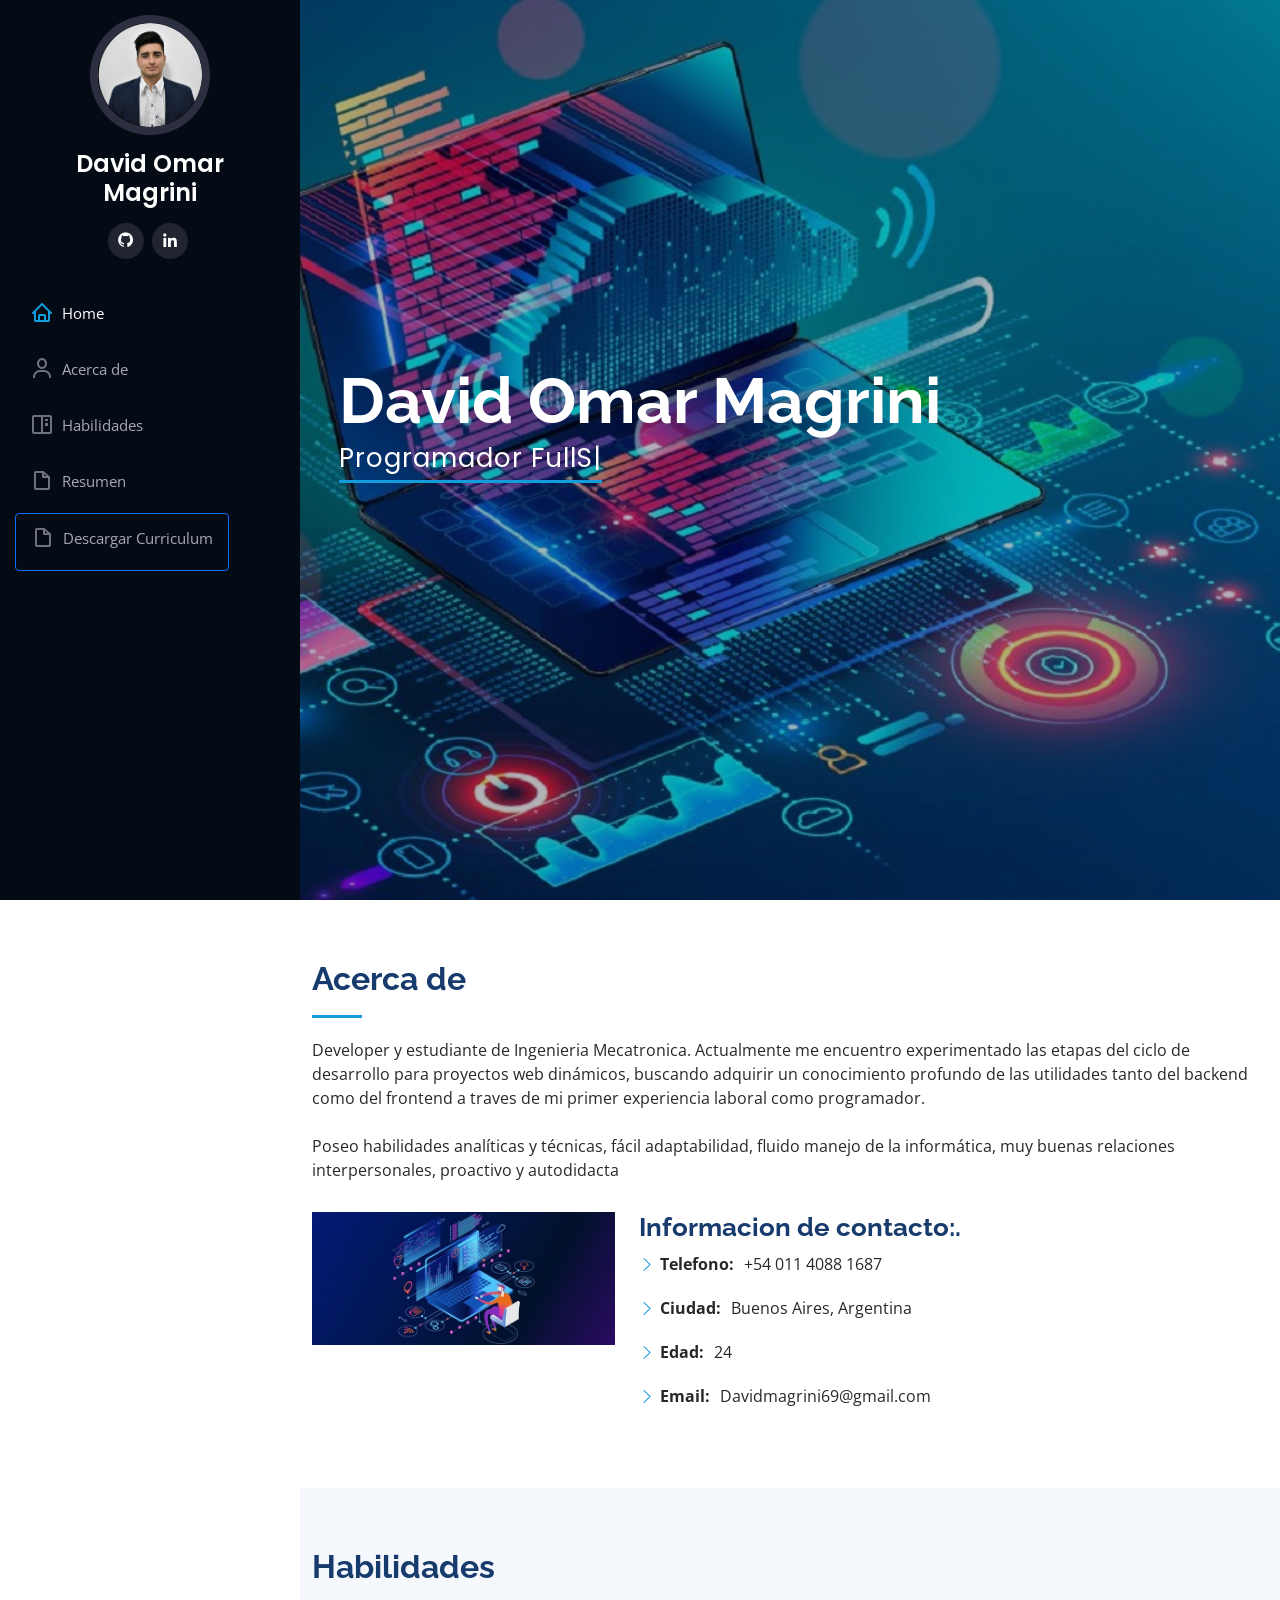
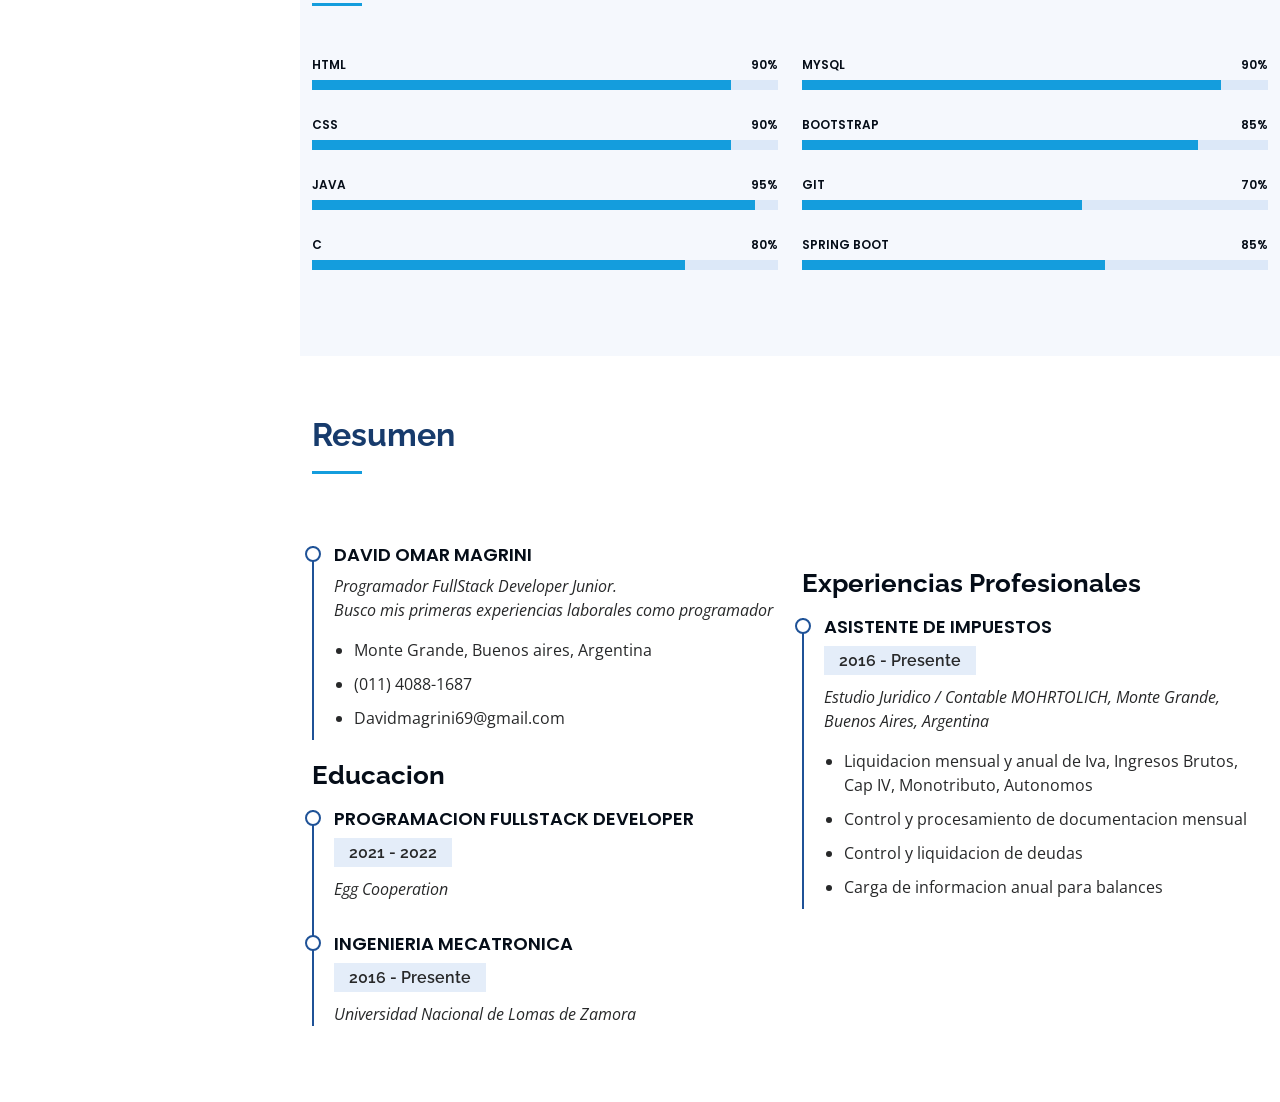
==== index.html @ c4b8c327 "descarga de archivo pdf" ====
<!DOCTYPE html>
<html lang="en">

<head>
  <meta charset="utf-8">
  <meta content="width=device-width, initial-scale=1.0" name="viewport">

  <title>PortaFolio-MagriniDavid</title>
  <meta content="" name="description">
  <meta content="" name="keywords">

  <!-- Google Fonts -->
  <link href="https://fonts.googleapis.com/css?family=Open+Sans:300,300i,400,400i,600,600i,700,700i|Raleway:300,300i,400,400i,500,500i,600,600i,700,700i|Poppins:300,300i,400,400i,500,500i,600,600i,700,700i" rel="stylesheet">

  <!-- Vendor CSS Files -->
  <link href="assets/vendor/aos/aos.css" rel="stylesheet">
  <link href="assets/vendor/bootstrap/css/bootstrap.min.css" rel="stylesheet">
  <link href="assets/vendor/bootstrap-icons/bootstrap-icons.css" rel="stylesheet">
  <link href="assets/vendor/boxicons/css/boxicons.min.css" rel="stylesheet">
  <link href="assets/vendor/glightbox/css/glightbox.min.css" rel="stylesheet">
  <link href="assets/vendor/swiper/swiper-bundle.min.css" rel="stylesheet">

  <!-- Template Main CSS File -->
  <link href="assets/css/style.css" rel="stylesheet">

  <!-- =======================================================
  * Template Name: iPortfolio - v3.7.0
  * Template URL: https://bootstrapmade.com/iportfolio-bootstrap-portfolio-websites-template/
  * Author: BootstrapMade.com
  * License: https://bootstrapmade.com/license/
  ======================================================== -->
</head>

<body>

  <!-- ======= Mobile nav toggle button ======= -->
  <i class="bi bi-list mobile-nav-toggle d-xl-none"></i>

  <!-- ======= Header ======= -->
  <header id="header">
    <div class="d-flex flex-column">

      <div class="profile">
        <img src="assets/img/david2.jpg" alt="" class="img-fluid rounded-circle">
        <h1 class="text-light"><a href="index.html">David Omar <br> Magrini</a></h1>
        <div class="social-links mt-3 text-center">
          <a href="https://github.com/MagriniDavid" target="_blank" class="github"><i class="bx bxl-github"></i></a>
          <a href="https://www.linkedin.com/in/david-omar-magrini-a7370317b/"target="_blank" class="linkedin"><i class="bx bxl-linkedin"></i></a>
        </div>
      </div>

      <nav id="navbar" class="nav-menu navbar">
        <ul>
          <li><a href="#hero" class="nav-link scrollto active"><i class="bx bx-home"></i> <span>Home</span></a></li>
          <li><a href="#about" class="nav-link scrollto"><i class="bx bx-user"></i> <span>Acerca de</span></a></li>
          <li><a href="#skills" class="nav-link scrollto"><i class="bx bx-book-content"></i> <span>Habilidades</span></a></li>
          <li><a href="#resume" class="nav-link scrollto"><i class="bx bx-file-blank"></i> <span>Resumen</span></a></li>
          <li><button type="button" class="btn btn-outline-primary"><a href="/assets/pdf/CVDavidMagrini.pdf" download="CvDavidMagrini.pdf"><i class="bx bx-file-blank" ></i>Descargar Curriculum</a></button></li>
          
        </ul>
      </nav><!-- .nav-menu -->
    </div>
  </header><!-- End Header -->

  <!-- ======= Hero Section ======= -->
  <section id="hero" class="d-flex flex-column justify-content-center align-items-center">
    <div class="hero-container" data-aos="fade-in">
      <h1>David Omar Magrini</h1>
      <p><span class="typed" data-typed-items="Programador FullStack Developer"></span></p>
    </div>
  </section><!-- End Hero -->

  <main id="main">

    <!-- ======= About Section ======= -->
    <section id="about" class="about">
      <div class="container">

        <div class="section-title">
          <h2>Acerca de</h2>
          <p>Developer y estudiante de Ingenieria Mecatronica. Actualmente me encuentro experimentado las etapas del ciclo de desarrollo para proyectos web dinámicos, buscando adquirir un conocimiento profundo de las utilidades tanto del backend como del frontend a traves de mi primer experiencia laboral como programador.
            <br>
            <br>Poseo habilidades analíticas y técnicas, fácil adaptabilidad, fluido manejo de la informática, muy buenas relaciones interpersonales, proactivo y autodidacta</p>
        </div>

        <div class="row">
          <div class="col-lg-4" data-aos="fade-right">
            <img src="assets/img/program.jpg" class="img-fluid" alt="">
          </div>
          <div class="col-lg-8 pt-4 pt-lg-0 content" data-aos="fade-left">
            <h3>Informacion de contacto:.</h3>
            
            <div class="row">
              <div class="col-lg-6">
                <ul>
                  
                  <li><i class="bi bi-chevron-right"></i> <strong>Telefono:</strong> <span>+54 011 4088 1687</span></li>
                  <li><i class="bi bi-chevron-right"></i> <strong>Ciudad:</strong> <span>Buenos Aires, Argentina</span></li>
                  <li><i class="bi bi-chevron-right"></i> <strong>Edad:</strong> <span>24</span></li>
                  <li><i class="bi bi-chevron-right"></i> <strong>Email:</strong> <span>Davidmagrini69@gmail.com</span></li>
                </ul>
              </div>
            </div>
          </div>
        </div>

      </div>
    </section><!-- End About Section -->

    <!-- ======= Skills Section ======= -->
    <section id="skills" class="skills section-bg">
      <div class="container">

        <div class="section-title">
          <h2>Habilidades</h2>
        </div>

        <div class="row skills-content">

          <div class="col-lg-6" data-aos="fade-up">

            <div class="progress">
              <span class="skill">HTML <i class="val">90%</i></span>
              <div class="progress-bar-wrap">
                <div class="progress-bar" role="progressbar" aria-valuenow="90" aria-valuemin="0" aria-valuemax="100"></div>
              </div>
            </div>

            <div class="progress">
              <span class="skill">CSS <i class="val">90%</i></span>
              <div class="progress-bar-wrap">
                <div class="progress-bar" role="progressbar" aria-valuenow="90" aria-valuemin="0" aria-valuemax="100"></div>
              </div>
            </div>

            <div class="progress">
              <span class="skill">Java <i class="val">95%</i></span>
              <div class="progress-bar-wrap">
                <div class="progress-bar" role="progressbar" aria-valuenow="95" aria-valuemin="0" aria-valuemax="100"></div>
              </div>
            </div>
            <div class="progress">
              <span class="skill">C <i class="val">80%</i></span>
              <div class="progress-bar-wrap">
                <div class="progress-bar" role="progressbar" aria-valuenow="80" aria-valuemin="0" aria-valuemax="100"></div>
              </div>
            </div>
            

          </div>

          <div class="col-lg-6" data-aos="fade-up" data-aos-delay="100">

            <div class="progress">
              <span class="skill">MySql <i class="val">90%</i></span>
              <div class="progress-bar-wrap">
                <div class="progress-bar" role="progressbar" aria-valuenow="90" aria-valuemin="0" aria-valuemax="100"></div>
              </div>
            </div>

            <div class="progress">
              <span class="skill">Bootstrap <i class="val">85%</i></span>
              <div class="progress-bar-wrap">
                <div class="progress-bar" role="progressbar" aria-valuenow="85" aria-valuemin="0" aria-valuemax="100"></div>
              </div>
            </div>

            <div class="progress">
              <span class="skill">Git <i class="val">70%</i></span>
              <div class="progress-bar-wrap">
                <div class="progress-bar" role="progressbar" aria-valuenow="60" aria-valuemin="0" aria-valuemax="100"></div>
              </div>
            </div>
            
            
            <div class="progress">
              <span class="skill">Spring boot <i class="val">85%</i></span>
              <div class="progress-bar-wrap">
                <div class="progress-bar" role="progressbar" aria-valuenow="65" aria-valuemin="0" aria-valuemax="100"></div>
              </div>
            </div>
           

          </div>

        </div>

      </div>
    </section><!-- End Skills Section -->

    <!-- ======= Resume Section ======= -->
    <section id="resume" class="resume">
      <div class="container">

        <div class="section-title">
          <h2>Resumen</h2>
          <br>
        </div>

        <div class="row">
          <div class="col-lg-6" data-aos="fade-up">
          
            <div class="resume-item pb-0">
              <h4>David Omar Magrini</h4>
              <p><em>Programador FullStack Developer Junior. <br> Busco mis primeras experiencias laborales como programador </em></p>
              <ul>
                <li>Monte Grande, Buenos aires, Argentina</li>
                <li>(011) 4088-1687</li>
                <li>Davidmagrini69@gmail.com</li>
              </ul>
            </div>

            <h3 class="resume-title">Educacion</h3>
            <div class="resume-item">
              <h4>Programacion FullStack Developer</h4>
              <h5>2021 - 2022</h5>
              <p><em>Egg Cooperation</em></p>
            </div>
            <div class="resume-item">
              <h4>Ingenieria Mecatronica</h4>
              <h5>2016 - Presente</h5>
              <p><em>Universidad Nacional de Lomas de Zamora</em></p>
            </div>
          </div>
          <div class="col-lg-6" data-aos="fade-up" data-aos-delay="100">
            <h3 class="resume-title">Experiencias Profesionales</h3>
            <div class="resume-item">
              <h4>Asistente de impuestos</h4>
              <h5>2016 - Presente</h5>
              <p><em>Estudio Juridico / Contable MOHRTOLICH, Monte Grande, Buenos Aires, Argentina</em></p>
              <ul>
                <li>Liquidacion mensual y anual de Iva, Ingresos Brutos, Cap IV, Monotributo, Autonomos</li>
                <li>Control y procesamiento de documentacion mensual  </li>
                <li>Control y liquidacion de deudas</li>
                <li>Carga de informacion anual para balances</li>
              </ul>
            </div>
          </div>
        </div>

      </div>
    </section><!-- End Resume Section -->


  </main><!-- End #main -->

  
  <a href="#" class="back-to-top d-flex align-items-center justify-content-center"><i class="bi bi-arrow-up-short"></i></a>

  <!-- Vendor JS Files -->
  <script src="assets/vendor/purecounter/purecounter.js"></script>
  <script src="assets/vendor/aos/aos.js"></script>
  <script src="assets/vendor/bootstrap/js/bootstrap.bundle.min.js"></script>
  <script src="assets/vendor/glightbox/js/glightbox.min.js"></script>
  <script src="assets/vendor/isotope-layout/isotope.pkgd.min.js"></script>
  <script src="assets/vendor/swiper/swiper-bundle.min.js"></script>
  <script src="assets/vendor/typed.js/typed.min.js"></script>
  <script src="assets/vendor/waypoints/noframework.waypoints.js"></script>
  <script src="assets/vendor/php-email-form/validate.js"></script> 

  <!-- Template Main JS File -->
  <script src="assets/js/main.js"></script>

</body>

</html>
---- assets/css/style.css ----
/**
* Template Name: iPortfolio - v3.7.0
* Template URL: https://bootstrapmade.com/iportfolio-bootstrap-portfolio-websites-template/
* Author: BootstrapMade.com
* License: https://bootstrapmade.com/license/
*/

/*--------------------------------------------------------------
# General
--------------------------------------------------------------*/
body {
  font-family: "Open Sans", sans-serif;
  color: #272829;
}

a {
  color: #149ddd;
  text-decoration: none;
}

a:hover {
  color: #37b3ed;
  text-decoration: none;
}

h1, h2, h3, h4, h5, h6 {
  font-family: "Raleway", sans-serif;
}

/*--------------------------------------------------------------
# Back to top button
--------------------------------------------------------------*/
.back-to-top {
  position: fixed;
  visibility: hidden;
  opacity: 0;
  right: 15px;
  bottom: 15px;
  z-index: 996;
  background: #149ddd;
  width: 40px;
  height: 40px;
  border-radius: 50px;
  transition: all 0.4s;
}
.back-to-top i {
  font-size: 28px;
  color: #fff;
  line-height: 0;
}
.back-to-top:hover {
  background: #2eafec;
  color: #fff;
}
.back-to-top.active {
  visibility: visible;
  opacity: 1;
}

/*--------------------------------------------------------------
# Header
--------------------------------------------------------------*/
#header {
  position: fixed;
  top: 0;
  left: 0;
  bottom: 0;
  width: 300px;
  transition: all ease-in-out 0.5s;
  z-index: 9997;
  transition: all 0.5s;
  padding: 0 15px;
  background: #040b14;
  overflow-y: auto;
}
#header .profile img {
  margin: 15px auto;
  display: block;
  width: 120px;
  border: 8px solid #2c2f3f;
}
#header .profile h1 {
  font-size: 24px;
  margin: 0;
  padding: 0;
  font-weight: 600;
  -moz-text-align-last: center;
  text-align-last: center;
  font-family: "Poppins", sans-serif;
}
#header .profile h1 a, #header .profile h1 a:hover {
  color: #fff;
  text-decoration: none;
}
#header .profile .social-links a {
  font-size: 18px;
  display: inline-block;
  background: #212431;
  color: #fff;
  line-height: 1;
  padding: 8px 0;
  margin-right: 4px;
  border-radius: 50%;
  text-align: center;
  width: 36px;
  height: 36px;
  transition: 0.3s;
}
#header .profile .social-links a:hover {
  background: #149ddd;
  color: #fff;
  text-decoration: none;
}

#main {
  margin-left: 300px;
}

@media (max-width: 1199px) {
  #header {
    left: -300px;
  }

  #main {
    margin-left: 0;
  }
}
/*--------------------------------------------------------------
# Navigation Menu
--------------------------------------------------------------*/
/* Desktop Navigation */
.nav-menu {
  padding: 30px 0 0 0;
}
.nav-menu * {
  margin: 0;
  padding: 0;
  list-style: none;
}
.nav-menu > ul > li {
  position: relative;
  white-space: nowrap;
}
.nav-menu a, .nav-menu a:focus {
  display: flex;
  align-items: center;
  color: #a8a9b4;
  padding: 12px 15px;
  margin-bottom: 8px;
  transition: 0.3s;
  font-size: 15px;
}
.nav-menu a i, .nav-menu a:focus i {
  font-size: 24px;
  padding-right: 8px;
  color: #6f7180;
}
.nav-menu a:hover, .nav-menu .active, .nav-menu .active:focus, .nav-menu li:hover > a {
  text-decoration: none;
  color: #fff;
}
.nav-menu a:hover i, .nav-menu .active i, .nav-menu .active:focus i, .nav-menu li:hover > a i {
  color: #149ddd;
}

/* Mobile Navigation */
.mobile-nav-toggle {
  position: fixed;
  right: 15px;
  top: 15px;
  z-index: 9998;
  border: 0;
  font-size: 24px;
  transition: all 0.4s;
  outline: none !important;
  background-color: #149ddd;
  color: #fff;
  width: 40px;
  height: 40px;
  display: inline-flex;
  align-items: center;
  justify-content: center;
  line-height: 0;
  border-radius: 50px;
  cursor: pointer;
}

.mobile-nav-active {
  overflow: hidden;
}
.mobile-nav-active #header {
  left: 0;
}

/*--------------------------------------------------------------
# Hero Section
--------------------------------------------------------------*/
#hero {
  width: 100%;
  height: 100vh;
  background: url("../img/net.jpg");
  background-size: cover;
}
#hero:before {
  content: "";
  background: rgba(5, 13, 24, 0.3);
  position: absolute;
  bottom: 0;
  top: 0;
  left: 0;
  right: 0;
  z-index: 1;
}
#hero .hero-container {
  position: relative;
  z-index: 2;
  min-width: 300px;
}
#hero h1 {
  margin: 0 0 10px 0;
  font-size: 64px;
  font-weight: 700;
  line-height: 56px;
  color: #fff;
}
#hero p {
  color: #fff;
  margin-bottom: 50px;
  font-size: 26px;
  font-family: "Poppins", sans-serif;
}
#hero p span {
  color: #fff;
  padding-bottom: 4px;
  letter-spacing: 1px;
  border-bottom: 3px solid #149ddd;
}
@media (min-width: 1024px) {
  #hero {
    background-attachment: fixed;
  }
}
@media (max-width: 768px) {
  #hero h1 {
    font-size: 28px;
    line-height: 36px;
  }
  #hero h2 {
    font-size: 18px;
    line-height: 24px;
    margin-bottom: 30px;
  }
}

/*--------------------------------------------------------------
# Sections General
--------------------------------------------------------------*/
section {
  padding: 60px 0;
  overflow: hidden;
}

.section-bg {
  background: #f5f8fd;
}

.section-title {
  padding-bottom: 30px;
}
.section-title h2 {
  font-size: 32px;
  font-weight: bold;
  margin-bottom: 20px;
  padding-bottom: 20px;
  position: relative;
  color: #173b6c;
}
.section-title h2::after {
  content: "";
  position: absolute;
  display: block;
  width: 50px;
  height: 3px;
  background: #149ddd;
  bottom: 0;
  left: 0;
}
.section-title p {
  margin-bottom: 0;
}

/*--------------------------------------------------------------
# About
--------------------------------------------------------------*/
.about .content h3 {
  font-weight: 700;
  font-size: 26px;
  color: #173b6c;
}
.about .content ul {
  list-style: none;
  padding: 0;
}
.about .content ul li {
  margin-bottom: 20px;
  display: flex;
  align-items: center;
}
.about .content ul strong {
  margin-right: 10px;
}
.about .content ul i {
  font-size: 16px;
  margin-right: 5px;
  color: #149ddd;
  line-height: 0;
}
.about .content p:last-child {
  margin-bottom: 0;
}

/*--------------------------------------------------------------
# Facts
--------------------------------------------------------------*/
.facts {
  padding-bottom: 30px;
}
.facts .count-box {
  padding: 30px;
  width: 100%;
}
.facts .count-box i {
  display: block;
  font-size: 44px;
  color: #149ddd;
  float: left;
  line-height: 0;
}
.facts .count-box span {
  font-size: 48px;
  line-height: 40px;
  display: block;
  font-weight: 700;
  color: #050d18;
  margin-left: 60px;
}
.facts .count-box p {
  padding: 15px 0 0 0;
  margin: 0 0 0 60px;
  font-family: "Raleway", sans-serif;
  font-size: 14px;
  color: #122f57;
}
.facts .count-box a {
  font-weight: 600;
  display: block;
  margin-top: 20px;
  color: #122f57;
  font-size: 15px;
  font-family: "Poppins", sans-serif;
  transition: ease-in-out 0.3s;
}
.facts .count-box a:hover {
  color: #1f5297;
}

/*--------------------------------------------------------------
# Akills
--------------------------------------------------------------*/
.skills .progress {
  height: 60px;
  display: block;
  background: none;
  border-radius: 0;
}
.skills .progress .skill {
  padding: 0;
  margin: 0 0 6px 0;
  text-transform: uppercase;
  display: block;
  font-weight: 600;
  font-family: "Poppins", sans-serif;
  color: #050d18;
}
.skills .progress .skill .val {
  float: right;
  font-style: normal;
}
.skills .progress-bar-wrap {
  background: #dce8f8;
  height: 10px;
}
.skills .progress-bar {
  width: 1px;
  height: 10px;
  transition: 0.9s;
  background-color: #149ddd;
}

/*--------------------------------------------------------------
# Resume
--------------------------------------------------------------*/
.resume .resume-title {
  font-size: 26px;
  font-weight: 700;
  margin-top: 20px;
  margin-bottom: 20px;
  color: #050d18;
}
.resume .resume-item {
  padding: 0 0 20px 20px;
  margin-top: -2px;
  border-left: 2px solid #1f5297;
  position: relative;
}
.resume .resume-item h4 {
  line-height: 18px;
  font-size: 18px;
  font-weight: 600;
  text-transform: uppercase;
  font-family: "Poppins", sans-serif;
  color: #050d18;
  margin-bottom: 10px;
}
.resume .resume-item h5 {
  font-size: 16px;
  background: #e4edf9;
  padding: 5px 15px;
  display: inline-block;
  font-weight: 600;
  margin-bottom: 10px;
}
.resume .resume-item ul {
  padding-left: 20px;
}
.resume .resume-item ul li {
  padding-bottom: 10px;
}
.resume .resume-item:last-child {
  padding-bottom: 0;
}
.resume .resume-item::before {
  content: "";
  position: absolute;
  width: 16px;
  height: 16px;
  border-radius: 50px;
  left: -9px;
  top: 0;
  background: #fff;
  border: 2px solid #1f5297;
}

/*--------------------------------------------------------------
# Portfolio
--------------------------------------------------------------*/
.portfolio .portfolio-item {
  margin-bottom: 30px;
}
.portfolio #portfolio-flters {
  padding: 0;
  margin: 0 auto 35px auto;
  list-style: none;
  text-align: center;
  background: #fff;
  border-radius: 50px;
  padding: 2px 15px;
}
.portfolio #portfolio-flters li {
  cursor: pointer;
  display: inline-block;
  padding: 10px 15px 8px 15px;
  font-size: 14px;
  font-weight: 600;
  line-height: 1;
  text-transform: uppercase;
  color: #272829;
  margin-bottom: 5px;
  transition: all 0.3s ease-in-out;
}
.portfolio #portfolio-flters li:hover, .portfolio #portfolio-flters li.filter-active {
  color: #149ddd;
}
.portfolio #portfolio-flters li:last-child {
  margin-right: 0;
}
.portfolio .portfolio-wrap {
  transition: 0.3s;
  position: relative;
  overflow: hidden;
  z-index: 1;
}
.portfolio .portfolio-wrap::before {
  content: "";
  background: rgba(255, 255, 255, 0.5);
  position: absolute;
  left: 0;
  right: 0;
  top: 0;
  bottom: 0;
  transition: all ease-in-out 0.3s;
  z-index: 2;
  opacity: 0;
}
.portfolio .portfolio-wrap .portfolio-links {
  opacity: 1;
  left: 0;
  right: 0;
  bottom: -60px;
  z-index: 3;
  position: absolute;
  transition: all ease-in-out 0.3s;
  display: flex;
  justify-content: center;
}
.portfolio .portfolio-wrap .portfolio-links a {
  color: #fff;
  font-size: 28px;
  text-align: center;
  background: rgba(20, 157, 221, 0.75);
  transition: 0.3s;
  width: 50%;
}
.portfolio .portfolio-wrap .portfolio-links a:hover {
  background: rgba(20, 157, 221, 0.95);
}
.portfolio .portfolio-wrap .portfolio-links a + a {
  border-left: 1px solid #37b3ed;
}
.portfolio .portfolio-wrap:hover::before {
  top: 0;
  left: 0;
  right: 0;
  bottom: 0;
  opacity: 1;
}
.portfolio .portfolio-wrap:hover .portfolio-links {
  opacity: 1;
  bottom: 0;
}

/*--------------------------------------------------------------
# Portfolio Details
--------------------------------------------------------------*/
.portfolio-details {
  padding-top: 40px;
}
.portfolio-details .portfolio-details-slider img {
  width: 100%;
}
.portfolio-details .portfolio-details-slider .swiper-pagination {
  margin-top: 20px;
  position: relative;
}
.portfolio-details .portfolio-details-slider .swiper-pagination .swiper-pagination-bullet {
  width: 12px;
  height: 12px;
  background-color: #fff;
  opacity: 1;
  border: 1px solid #149ddd;
}
.portfolio-details .portfolio-details-slider .swiper-pagination .swiper-pagination-bullet-active {
  background-color: #149ddd;
}
.portfolio-details .portfolio-info {
  padding: 30px;
  box-shadow: 0px 0 30px rgba(5, 13, 24, 0.08);
}
.portfolio-details .portfolio-info h3 {
  font-size: 22px;
  font-weight: 700;
  margin-bottom: 20px;
  padding-bottom: 20px;
  border-bottom: 1px solid #eee;
}
.portfolio-details .portfolio-info ul {
  list-style: none;
  padding: 0;
  font-size: 15px;
}
.portfolio-details .portfolio-info ul li + li {
  margin-top: 10px;
}
.portfolio-details .portfolio-description {
  padding-top: 30px;
}
.portfolio-details .portfolio-description h2 {
  font-size: 26px;
  font-weight: 700;
  margin-bottom: 20px;
}
.portfolio-details .portfolio-description p {
  padding: 0;
}

/*--------------------------------------------------------------
# Services
--------------------------------------------------------------*/
.services .icon-box {
  margin-bottom: 20px;
}
.services .icon {
  float: left;
  display: flex;
  align-items: center;
  justify-content: center;
  width: 54px;
  height: 54px;
  background: #149ddd;
  border-radius: 50%;
  transition: 0.5s;
  border: 1px solid #149ddd;
}
.services .icon i {
  color: #fff;
  font-size: 24px;
  line-height: 0;
}
.services .icon-box:hover .icon {
  background: #fff;
}
.services .icon-box:hover .icon i {
  color: #149ddd;
}
.services .title {
  margin-left: 80px;
  font-weight: 700;
  margin-bottom: 15px;
  font-size: 18px;
}
.services .title a {
  color: #343a40;
}
.services .title a:hover {
  color: #149ddd;
}
.services .description {
  margin-left: 80px;
  line-height: 24px;
  font-size: 14px;
}

/*--------------------------------------------------------------
# Testimonials
--------------------------------------------------------------*/
.testimonials .testimonials-carousel, .testimonials .testimonials-slider {
  overflow: hidden;
}
.testimonials .testimonial-item {
  box-sizing: content-box;
  text-align: center;
  min-height: 320px;
}
.testimonials .testimonial-item .testimonial-img {
  width: 90px;
  border-radius: 50%;
  margin: 0 auto;
}
.testimonials .testimonial-item h3 {
  font-size: 18px;
  font-weight: bold;
  margin: 10px 0 5px 0;
  color: #111;
}
.testimonials .testimonial-item h4 {
  font-size: 14px;
  color: #999;
  margin: 0;
}
.testimonials .testimonial-item .quote-icon-left, .testimonials .testimonial-item .quote-icon-right {
  color: #c3e8fa;
  font-size: 26px;
}
.testimonials .testimonial-item .quote-icon-left {
  display: inline-block;
  left: -5px;
  position: relative;
}
.testimonials .testimonial-item .quote-icon-right {
  display: inline-block;
  right: -5px;
  position: relative;
  top: 10px;
}
.testimonials .testimonial-item p {
  font-style: italic;
  margin: 0 15px 15px 15px;
  padding: 20px;
  background: #fff;
  position: relative;
  margin-bottom: 35px;
  border-radius: 6px;
  box-shadow: 0px 2px 15px rgba(0, 0, 0, 0.1);
}
.testimonials .testimonial-item p::after {
  content: "";
  width: 0;
  height: 0;
  border-top: 20px solid #fff;
  border-right: 20px solid transparent;
  border-left: 20px solid transparent;
  position: absolute;
  bottom: -20px;
  left: calc(50% - 20px);
}
.testimonials .swiper-pagination {
  margin-top: 20px;
  position: relative;
}
.testimonials .swiper-pagination .swiper-pagination-bullet {
  width: 12px;
  height: 12px;
  background-color: #fff;
  opacity: 1;
  border: 1px solid #149ddd;
}
.testimonials .swiper-pagination .swiper-pagination-bullet-active {
  background-color: #149ddd;
}

/*--------------------------------------------------------------
# Contact
--------------------------------------------------------------*/
.contact {
  padding-bottom: 130px;
}
.contact .info {
  padding: 30px;
  background: #fff;
  width: 100%;
  box-shadow: 0 0 24px 0 rgba(0, 0, 0, 0.12);
}
.contact .info i {
  font-size: 20px;
  color: #149ddd;
  float: left;
  width: 44px;
  height: 44px;
  background: #dff3fc;
  display: flex;
  justify-content: center;
  align-items: center;
  border-radius: 50px;
  transition: all 0.3s ease-in-out;
}
.contact .info h4 {
  padding: 0 0 0 60px;
  font-size: 22px;
  font-weight: 600;
  margin-bottom: 5px;
  color: #050d18;
}
.contact .info p {
  padding: 0 0 10px 60px;
  margin-bottom: 20px;
  font-size: 14px;
  color: #173b6c;
}
.contact .info .email p {
  padding-top: 5px;
}
.contact .info .social-links {
  padding-left: 60px;
}
.contact .info .social-links a {
  font-size: 18px;
  display: inline-block;
  background: #333;
  color: #fff;
  line-height: 1;
  padding: 8px 0;
  border-radius: 50%;
  text-align: center;
  width: 36px;
  height: 36px;
  transition: 0.3s;
  margin-right: 10px;
}
.contact .info .social-links a:hover {
  background: #149ddd;
  color: #fff;
}
.contact .info .email:hover i, .contact .info .address:hover i, .contact .info .phone:hover i {
  background: #149ddd;
  color: #fff;
}
.contact .php-email-form {
  width: 100%;
  padding: 30px;
  background: #fff;
  box-shadow: 0 0 24px 0 rgba(0, 0, 0, 0.12);
}
.contact .php-email-form .form-group {
  padding-bottom: 8px;
}
.contact .php-email-form .validate {
  display: none;
  color: red;
  margin: 0 0 15px 0;
  font-weight: 400;
  font-size: 13px;
}
.contact .php-email-form .error-message {
  display: none;
  color: #fff;
  background: #ed3c0d;
  text-align: left;
  padding: 15px;
  font-weight: 600;
}
.contact .php-email-form .error-message br + br {
  margin-top: 25px;
}
.contact .php-email-form .sent-message {
  display: none;
  color: #fff;
  background: #18d26e;
  text-align: center;
  padding: 15px;
  font-weight: 600;
}
.contact .php-email-form .loading {
  display: none;
  background: #fff;
  text-align: center;
  padding: 15px;
}
.contact .php-email-form .loading:before {
  content: "";
  display: inline-block;
  border-radius: 50%;
  width: 24px;
  height: 24px;
  margin: 0 10px -6px 0;
  border: 3px solid #18d26e;
  border-top-color: #eee;
  -webkit-animation: animate-loading 1s linear infinite;
  animation: animate-loading 1s linear infinite;
}
.contact .php-email-form .form-group {
  margin-bottom: 15px;
}
.contact .php-email-form label {
  padding-bottom: 8px;
}
.contact .php-email-form input, .contact .php-email-form textarea {
  border-radius: 0;
  box-shadow: none;
  font-size: 14px;
}
.contact .php-email-form input {
  height: 44px;
}
.contact .php-email-form textarea {
  padding: 10px 15px;
}
.contact .php-email-form button[type=submit] {
  background: #149ddd;
  border: 0;
  padding: 10px 24px;
  color: #fff;
  transition: 0.4s;
  border-radius: 4px;
}
.contact .php-email-form button[type=submit]:hover {
  background: #37b3ed;
}
@-webkit-keyframes animate-loading {
  0% {
    transform: rotate(0deg);
  }
  100% {
    transform: rotate(360deg);
  }
}
@keyframes animate-loading {
  0% {
    transform: rotate(0deg);
  }
  100% {
    transform: rotate(360deg);
  }
}

/*--------------------------------------------------------------
# Breadcrumbs
--------------------------------------------------------------*/
.breadcrumbs {
  padding: 20px 0;
  background: #f9f9f9;
}
.breadcrumbs h2 {
  font-size: 26px;
  font-weight: 300;
}
.breadcrumbs ol {
  display: flex;
  flex-wrap: wrap;
  list-style: none;
  padding: 0;
  margin: 0;
  font-size: 15px;
}
.breadcrumbs ol li + li {
  padding-left: 10px;
}
.breadcrumbs ol li + li::before {
  display: inline-block;
  padding-right: 10px;
  color: #0e2442;
  content: "/";
}
@media (max-width: 768px) {
  .breadcrumbs .d-flex {
    display: block !important;
  }
  .breadcrumbs ol {
    display: block;
  }
  .breadcrumbs ol li {
    display: inline-block;
  }
}

/*--------------------------------------------------------------
# Footer
--------------------------------------------------------------*/
#footer {
  padding: 15px;
  color: #f4f6fd;
  font-size: 14px;
  position: fixed;
  left: 0;
  bottom: 0;
  width: 300px;
  z-index: 9999;
  background: #040b14;
}
#footer .copyright {
  text-align: center;
}
#footer .credits {
  padding-top: 5px;
  text-align: center;
  font-size: 13px;
  color: #eaebf0;
}
@media (max-width: 1199px) {
  #footer {
    position: static;
    width: auto;
    padding-right: 20px 15px;
  }
}
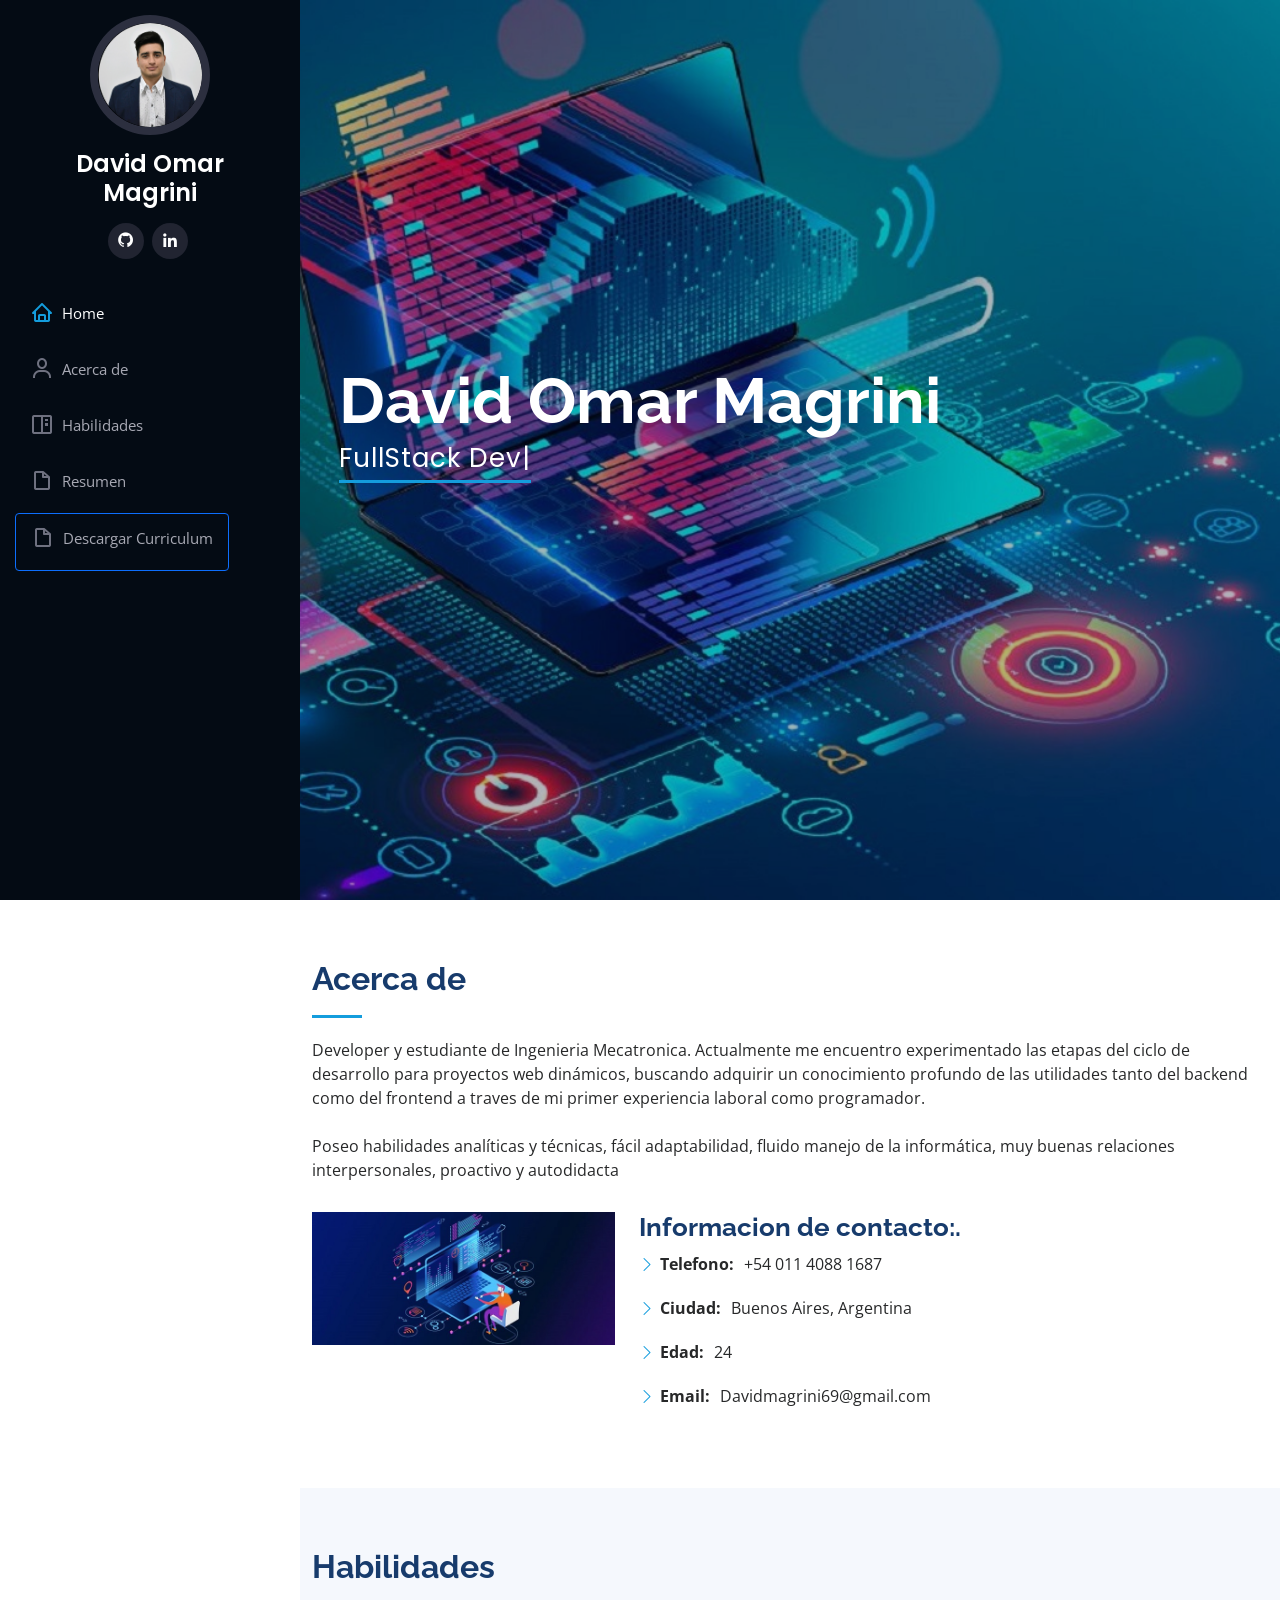
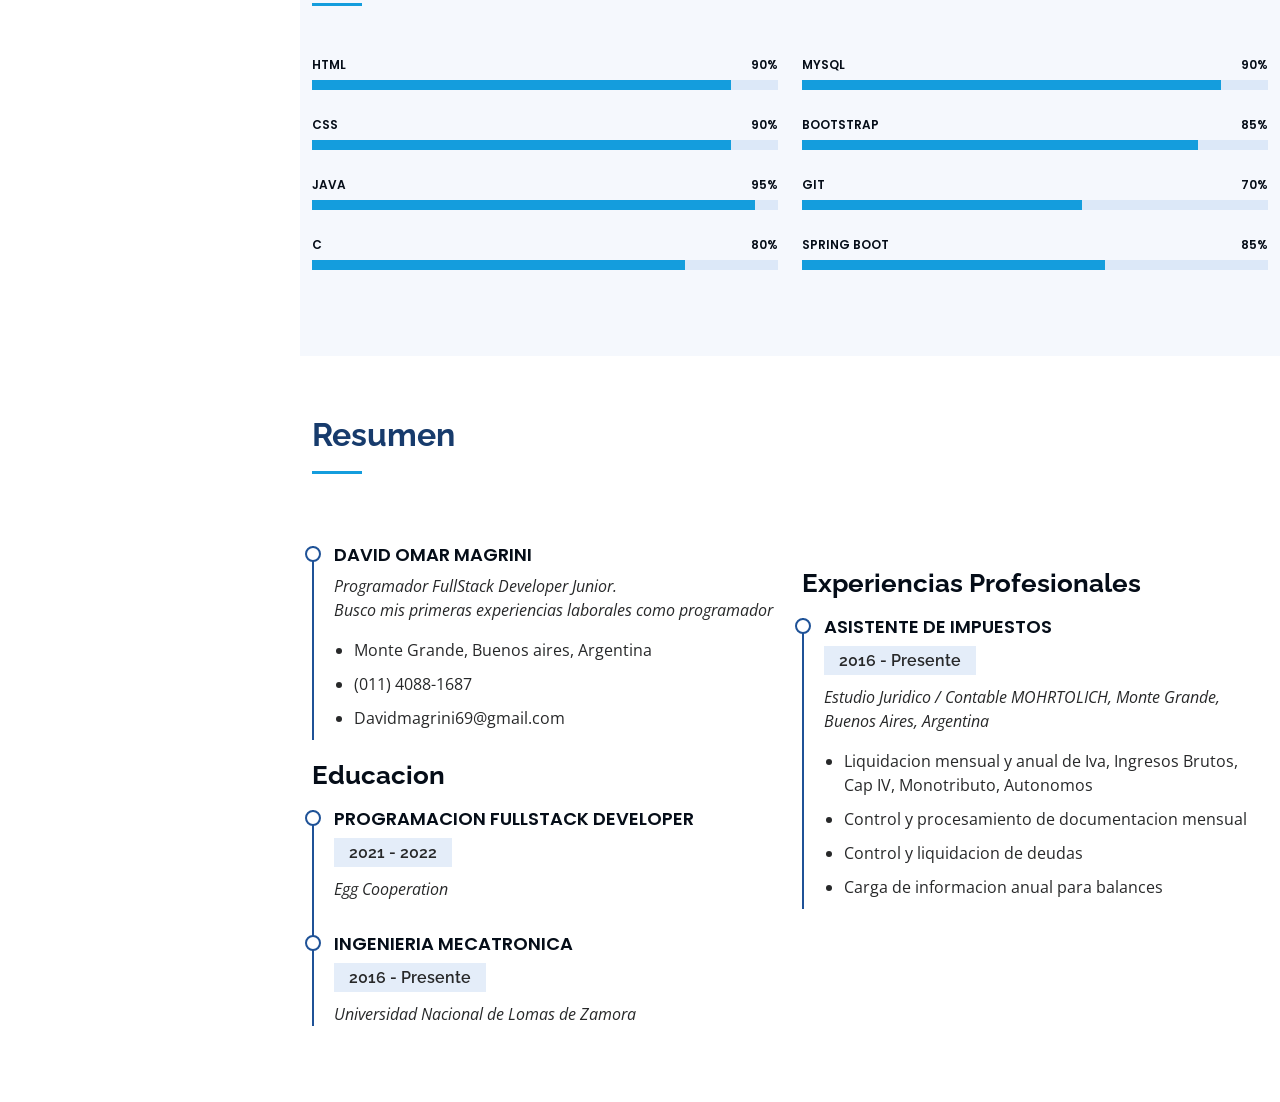
==== commit cb73a974: "modificaciones" ====
--- a/index.html
+++ b/index.html
@@ -66,7 +66,7 @@
   <section id="hero" class="d-flex flex-column justify-content-center align-items-center">
     <div class="hero-container" data-aos="fade-in">
       <h1>David Omar Magrini</h1>
-      <p><span class="typed" data-typed-items="Programador FullStack Developer"></span></p>
+      <p><span class="typed" data-typed-items="FullStack Developer"></span></p>
     </div>
   </section><!-- End Hero -->
 
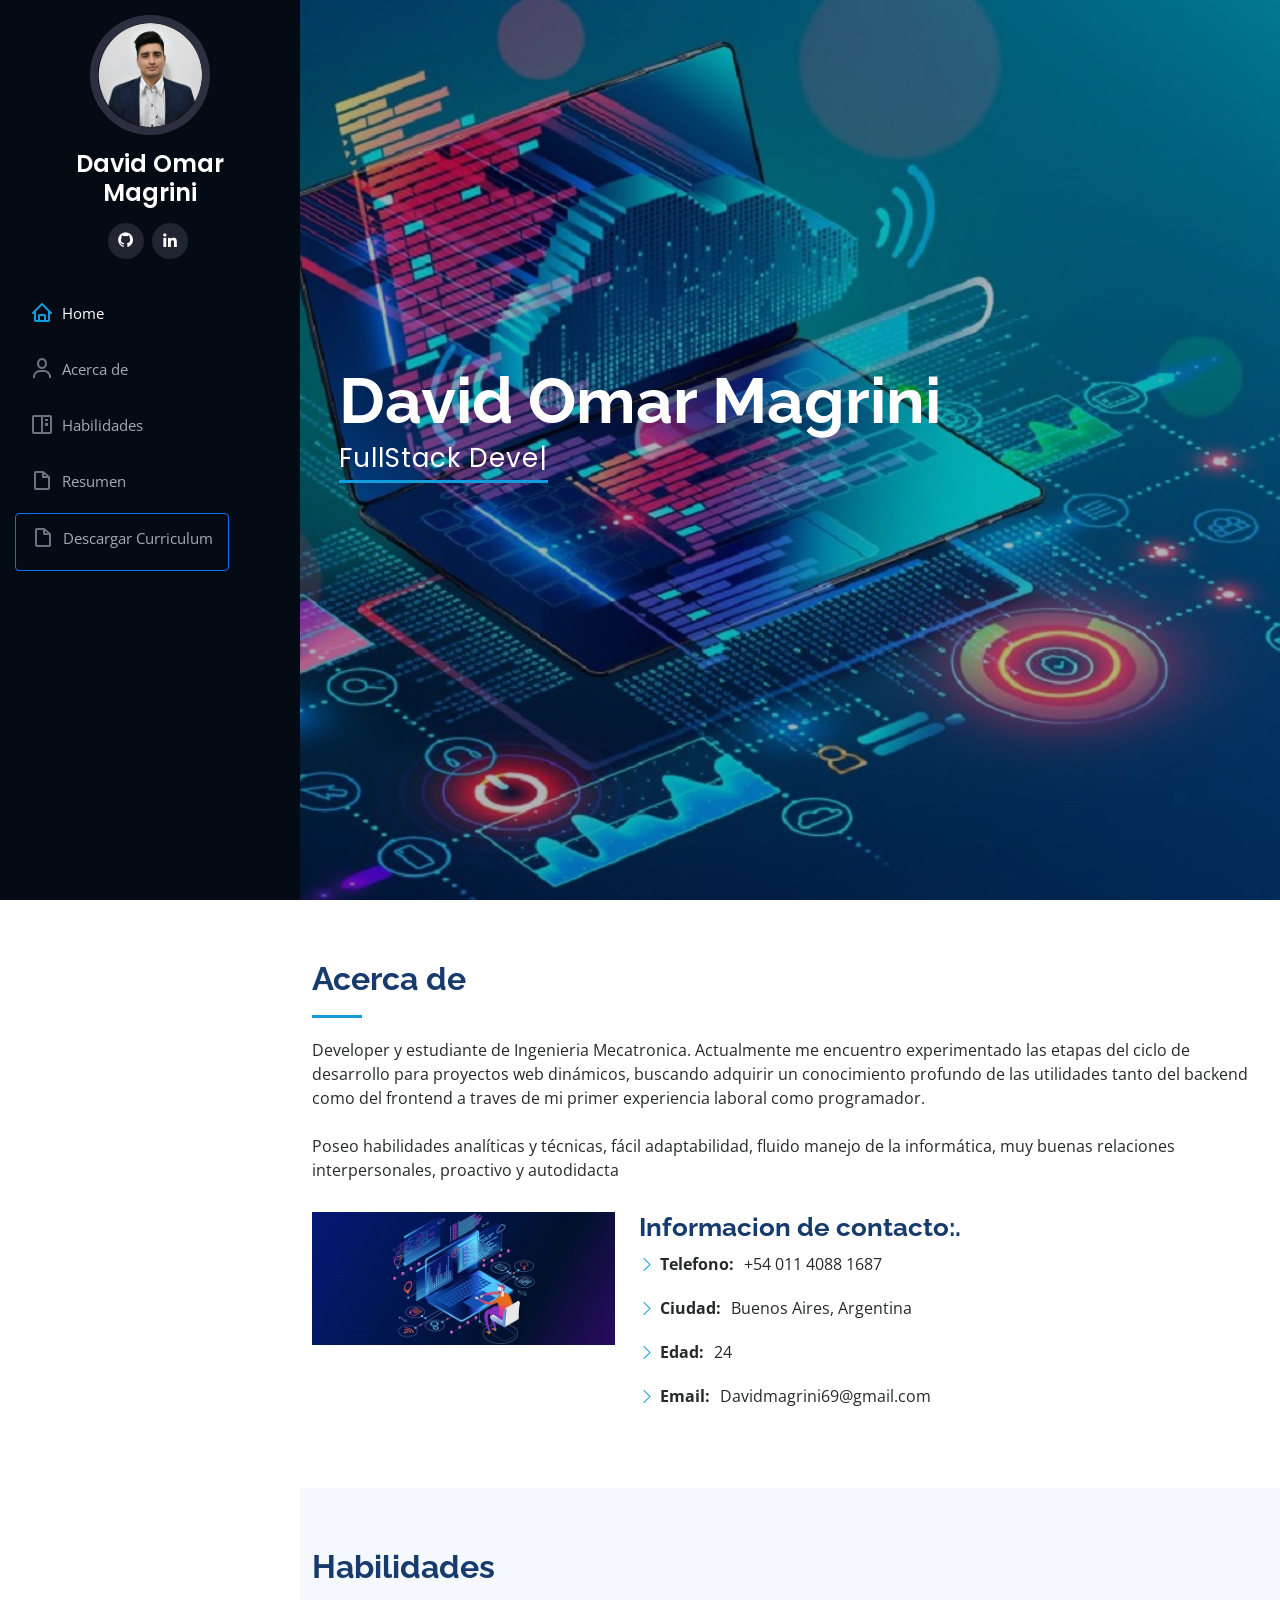
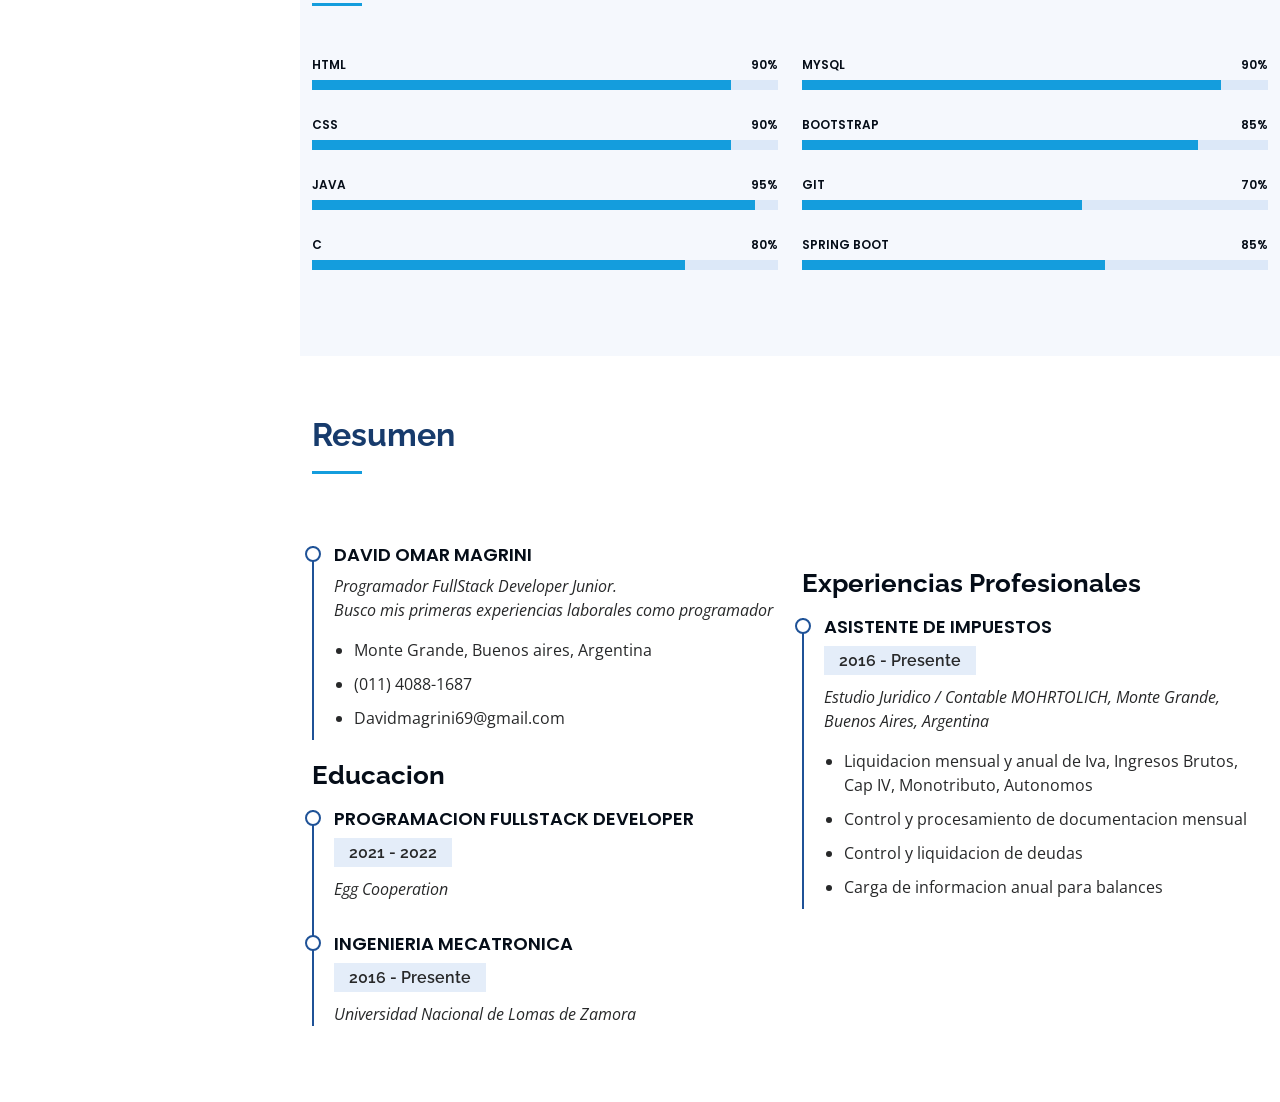
==== commit 37e1d236: "modificacion descarga" ====
--- a/index.html
+++ b/index.html
@@ -55,7 +55,7 @@
           <li><a href="#about" class="nav-link scrollto"><i class="bx bx-user"></i> <span>Acerca de</span></a></li>
           <li><a href="#skills" class="nav-link scrollto"><i class="bx bx-book-content"></i> <span>Habilidades</span></a></li>
           <li><a href="#resume" class="nav-link scrollto"><i class="bx bx-file-blank"></i> <span>Resumen</span></a></li>
-          <li><button type="button" class="btn btn-outline-primary"><a href="/assets/pdf/CVDavidMagrini.pdf" download="CvDavidMagrini.pdf"><i class="bx bx-file-blank" ></i>Descargar Curriculum</a></button></li>
+          <li><button type="button" class="btn btn-outline-primary"><a href="/assets/pdf/CVDavidMagrini.pdf" target="_blank"><i class="bx bx-file-blank" ></i>Descargar Curriculum</a></button></li>
           
         </ul>
       </nav><!-- .nav-menu -->
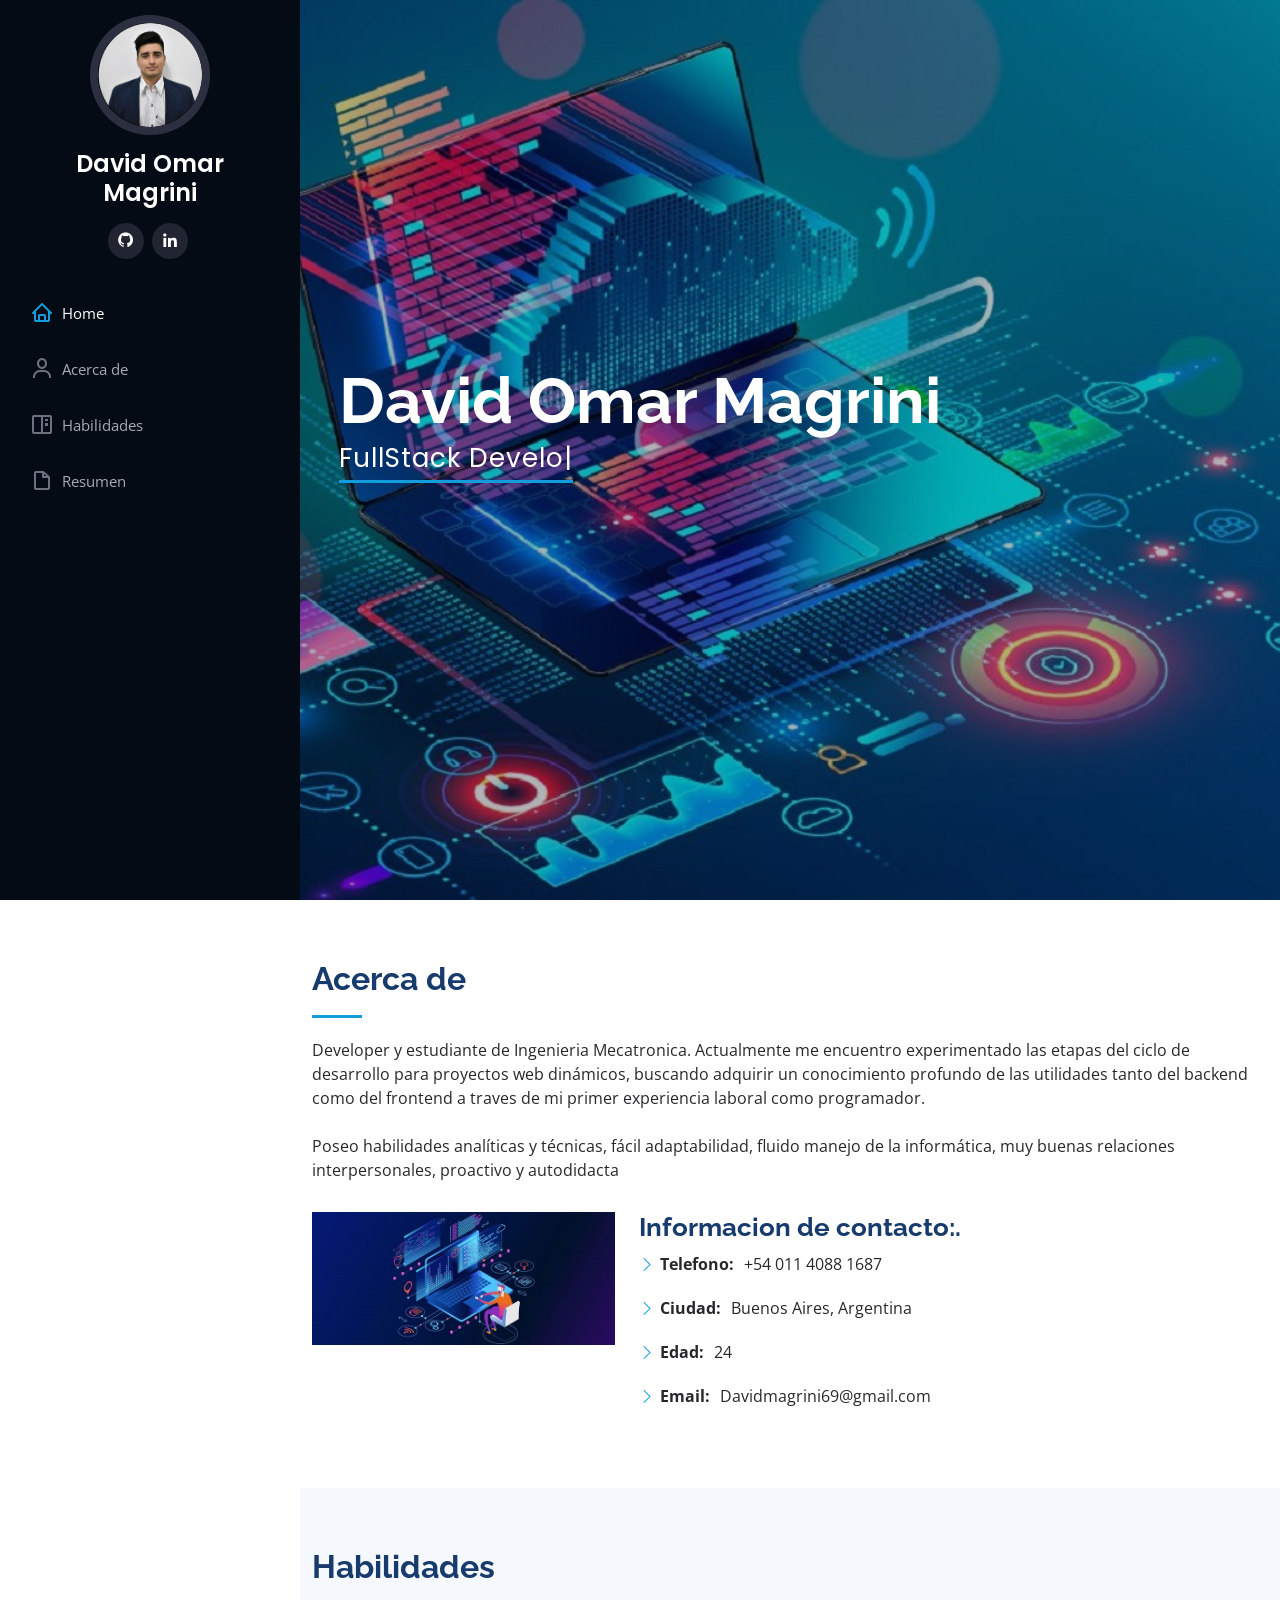
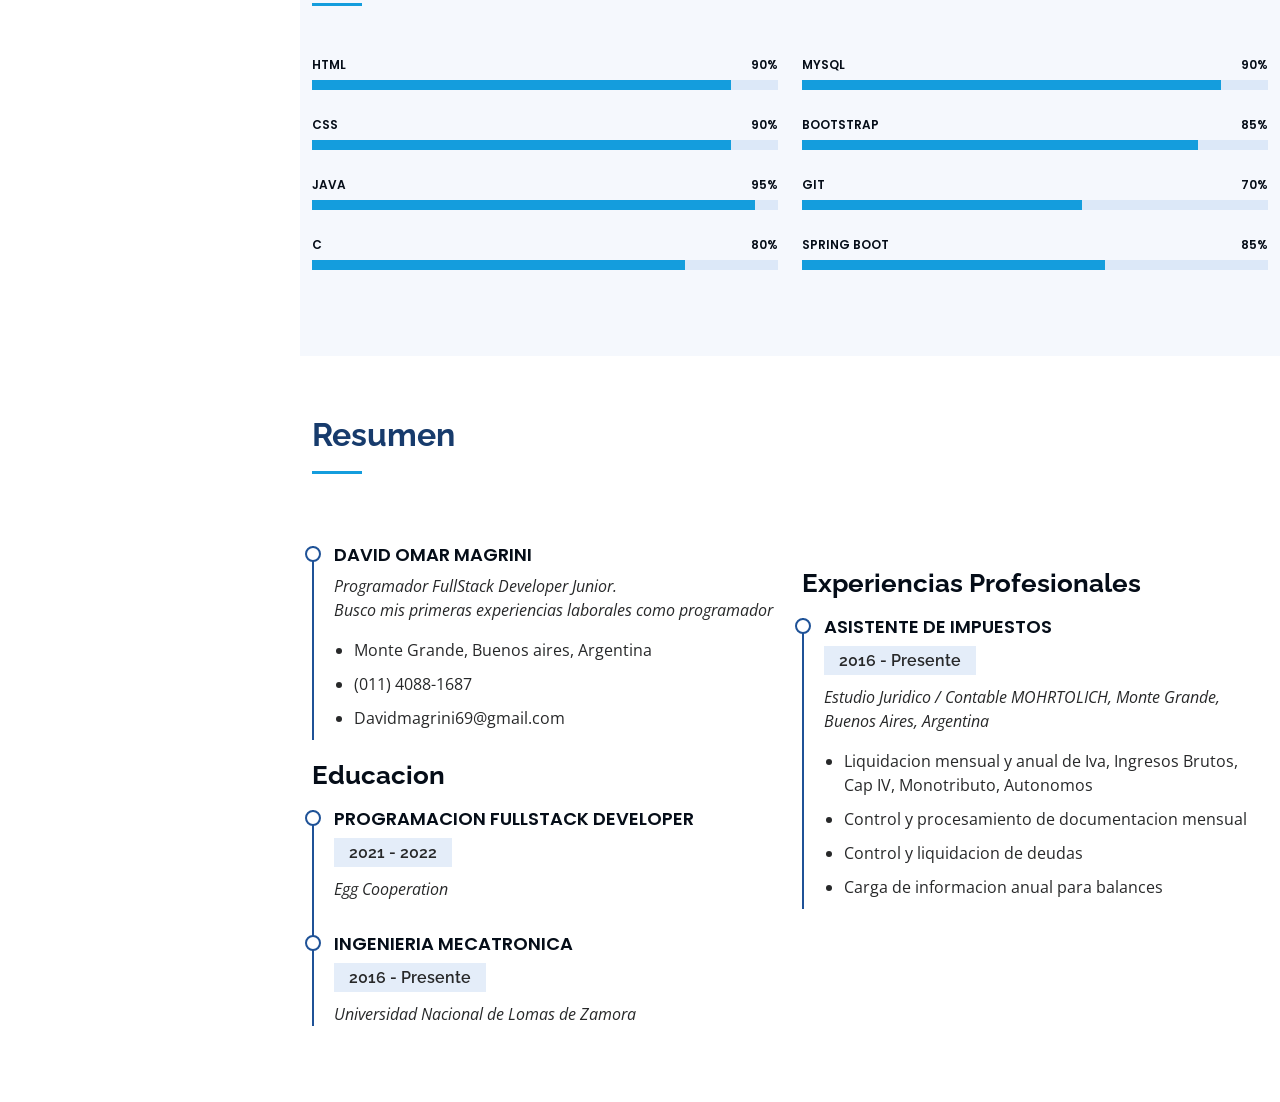
==== commit 6e4fd76b: "descarga en revision" ====
--- a/index.html
+++ b/index.html
@@ -55,7 +55,7 @@
           <li><a href="#about" class="nav-link scrollto"><i class="bx bx-user"></i> <span>Acerca de</span></a></li>
           <li><a href="#skills" class="nav-link scrollto"><i class="bx bx-book-content"></i> <span>Habilidades</span></a></li>
           <li><a href="#resume" class="nav-link scrollto"><i class="bx bx-file-blank"></i> <span>Resumen</span></a></li>
-          <li><button type="button" class="btn btn-outline-primary"><a href="/assets/pdf/CVDavidMagrini.pdf" target="_blank"><i class="bx bx-file-blank" ></i>Descargar Curriculum</a></button></li>
+         <!-- <li><button type="button" class="btn btn-outline-primary"><a href="/assets/pdf/CVDavidMagrini.pdf" target="_blank"><i class="bx bx-file-blank" ></i>Descargar Curriculum</a></button></li>-->
           
         </ul>
       </nav><!-- .nav-menu -->
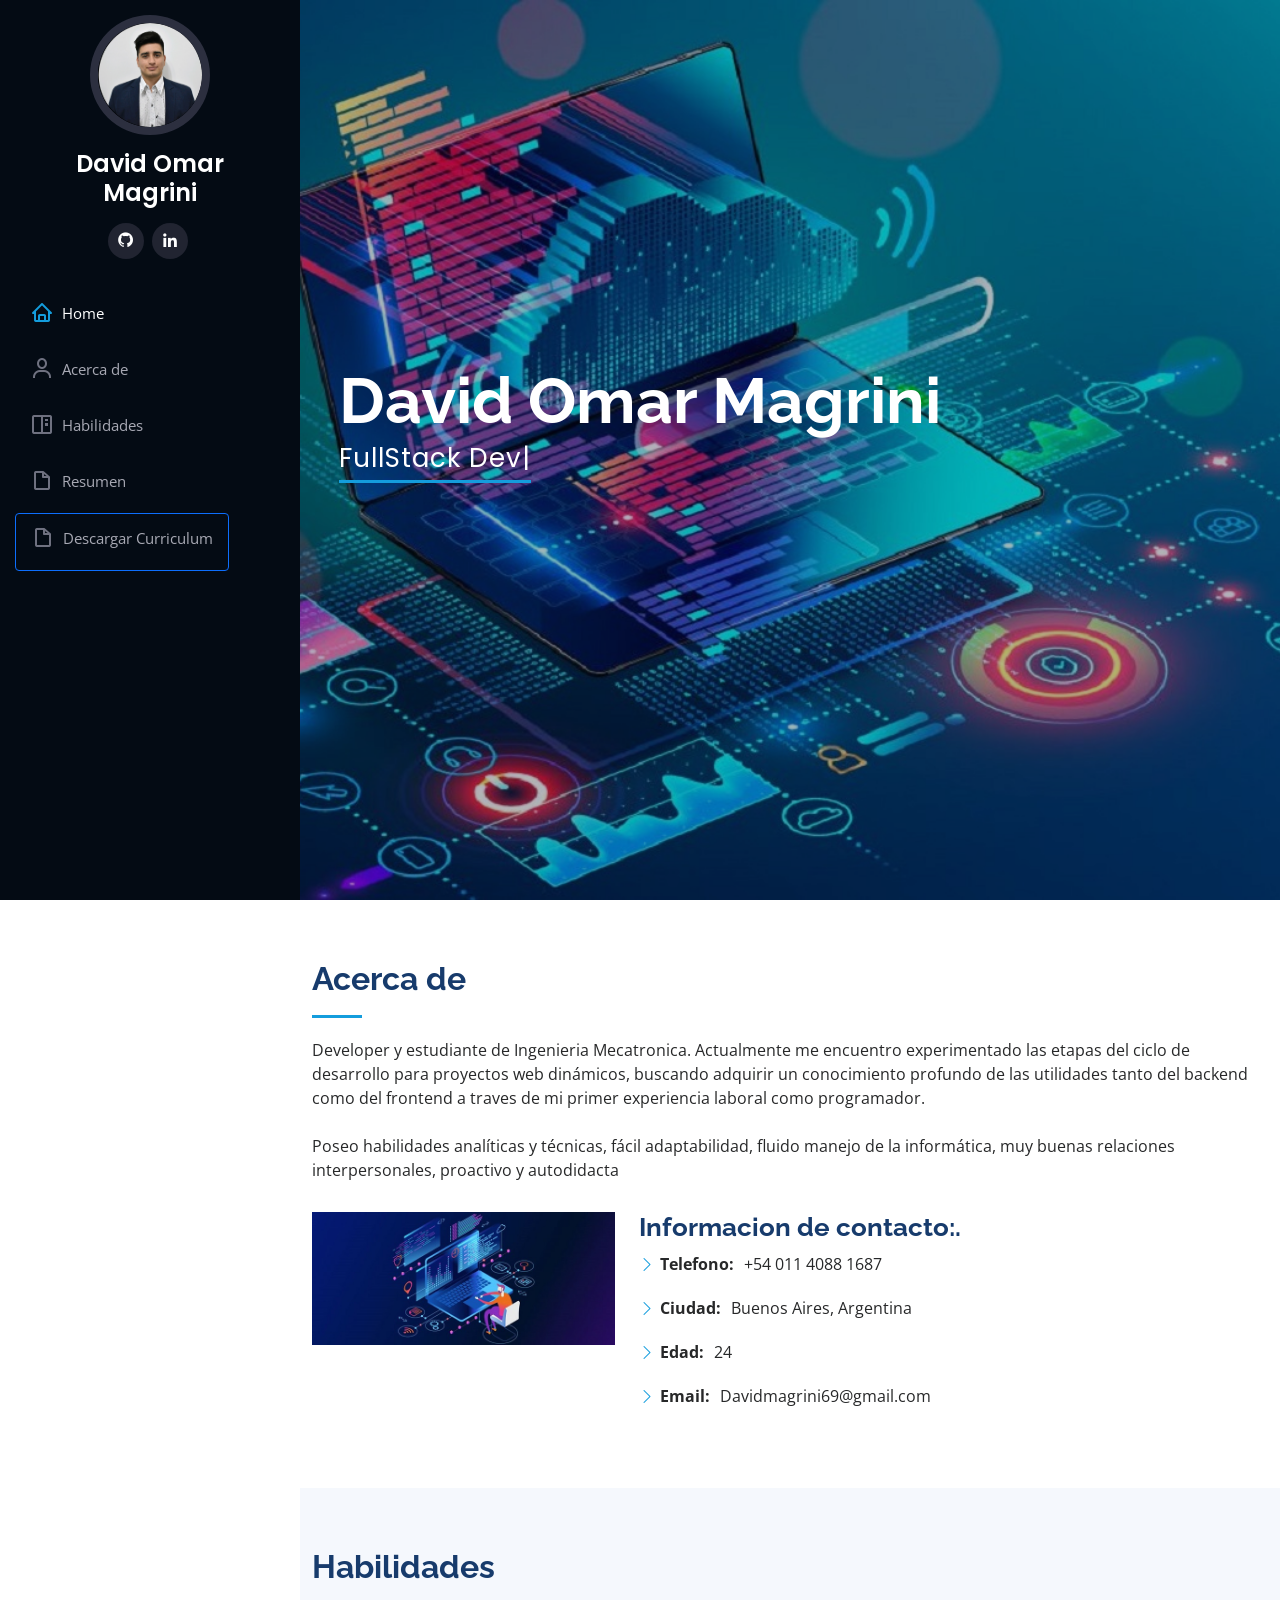
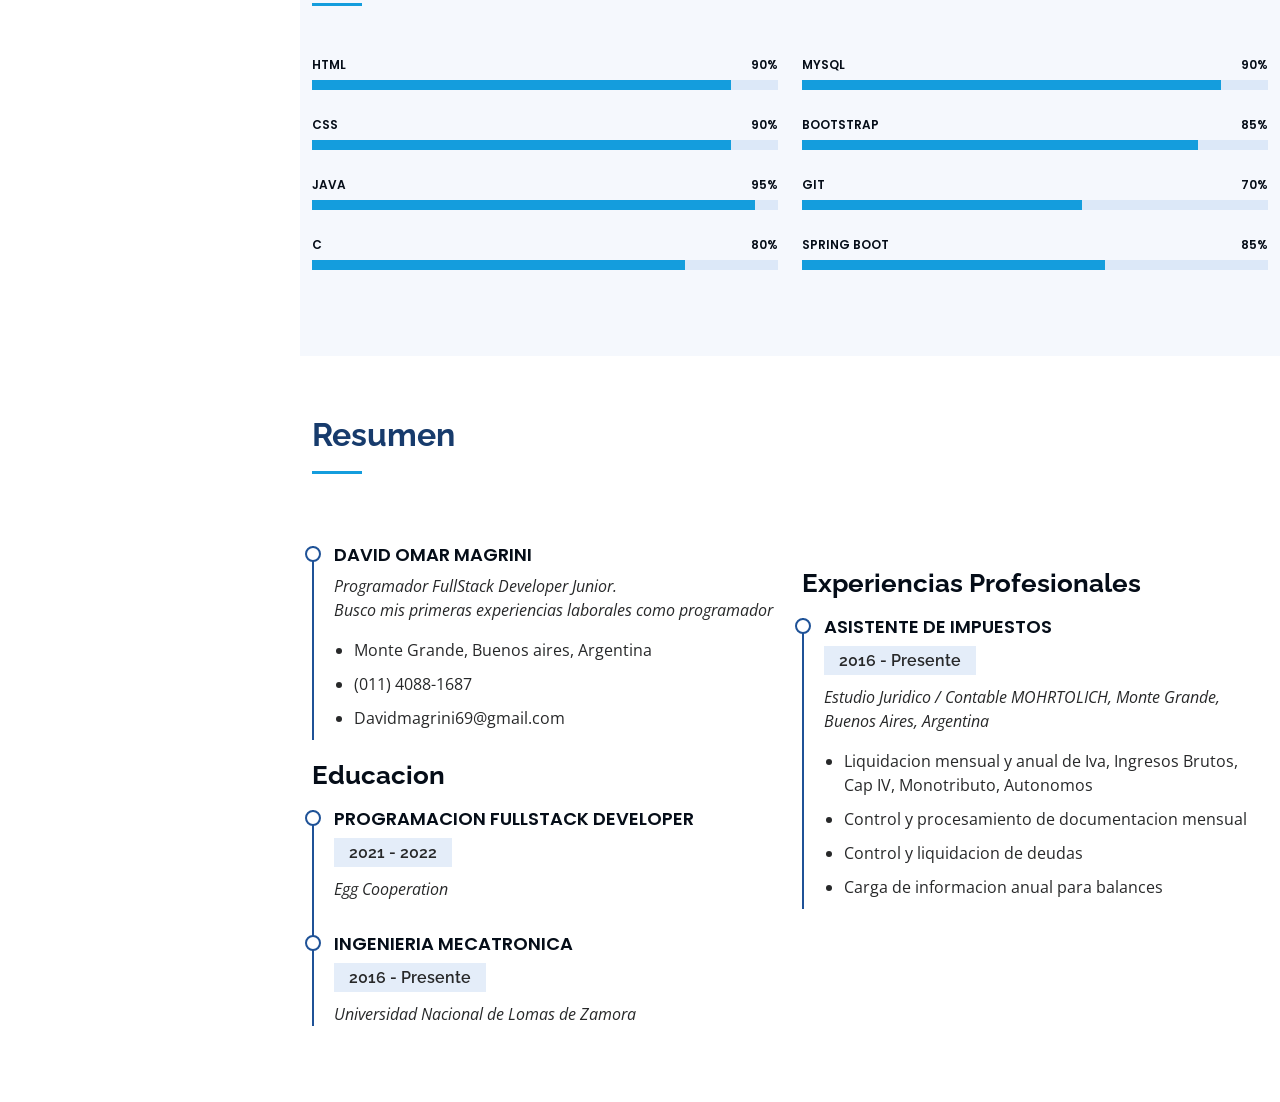
==== commit b368f2f8: "descarga" ====
--- a/index.html
+++ b/index.html
@@ -55,7 +55,7 @@
           <li><a href="#about" class="nav-link scrollto"><i class="bx bx-user"></i> <span>Acerca de</span></a></li>
           <li><a href="#skills" class="nav-link scrollto"><i class="bx bx-book-content"></i> <span>Habilidades</span></a></li>
           <li><a href="#resume" class="nav-link scrollto"><i class="bx bx-file-blank"></i> <span>Resumen</span></a></li>
-         <!-- <li><button type="button" class="btn btn-outline-primary"><a href="/assets/pdf/CVDavidMagrini.pdf" target="_blank"><i class="bx bx-file-blank" ></i>Descargar Curriculum</a></button></li>-->
+         <li><button type="button" class="btn btn-outline-primary"><a href="/assets/pdf/CVDavidMagrini.pdf" target="_blank" download="CurriculumMagriniDavid"><i class="bx bx-file-blank" ></i>Descargar Curriculum</a></button></li>
           
         </ul>
       </nav><!-- .nav-menu -->
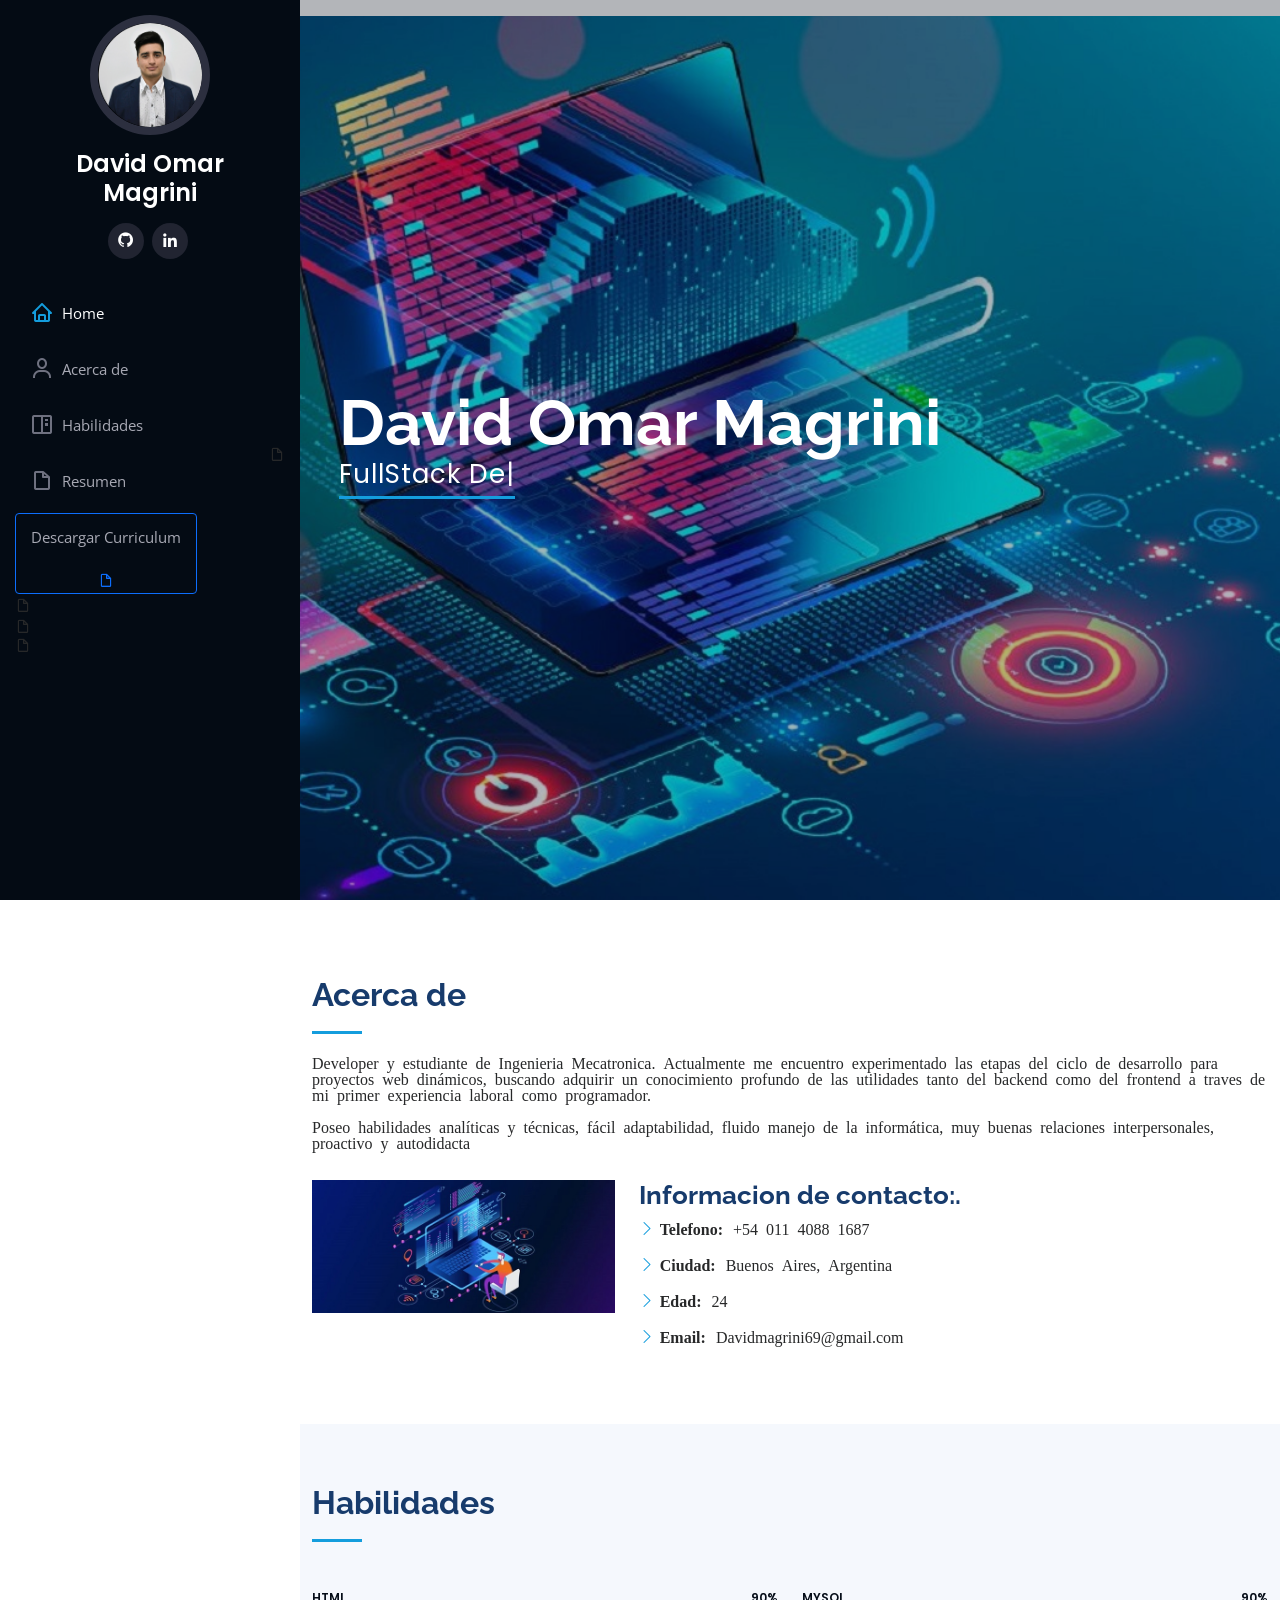
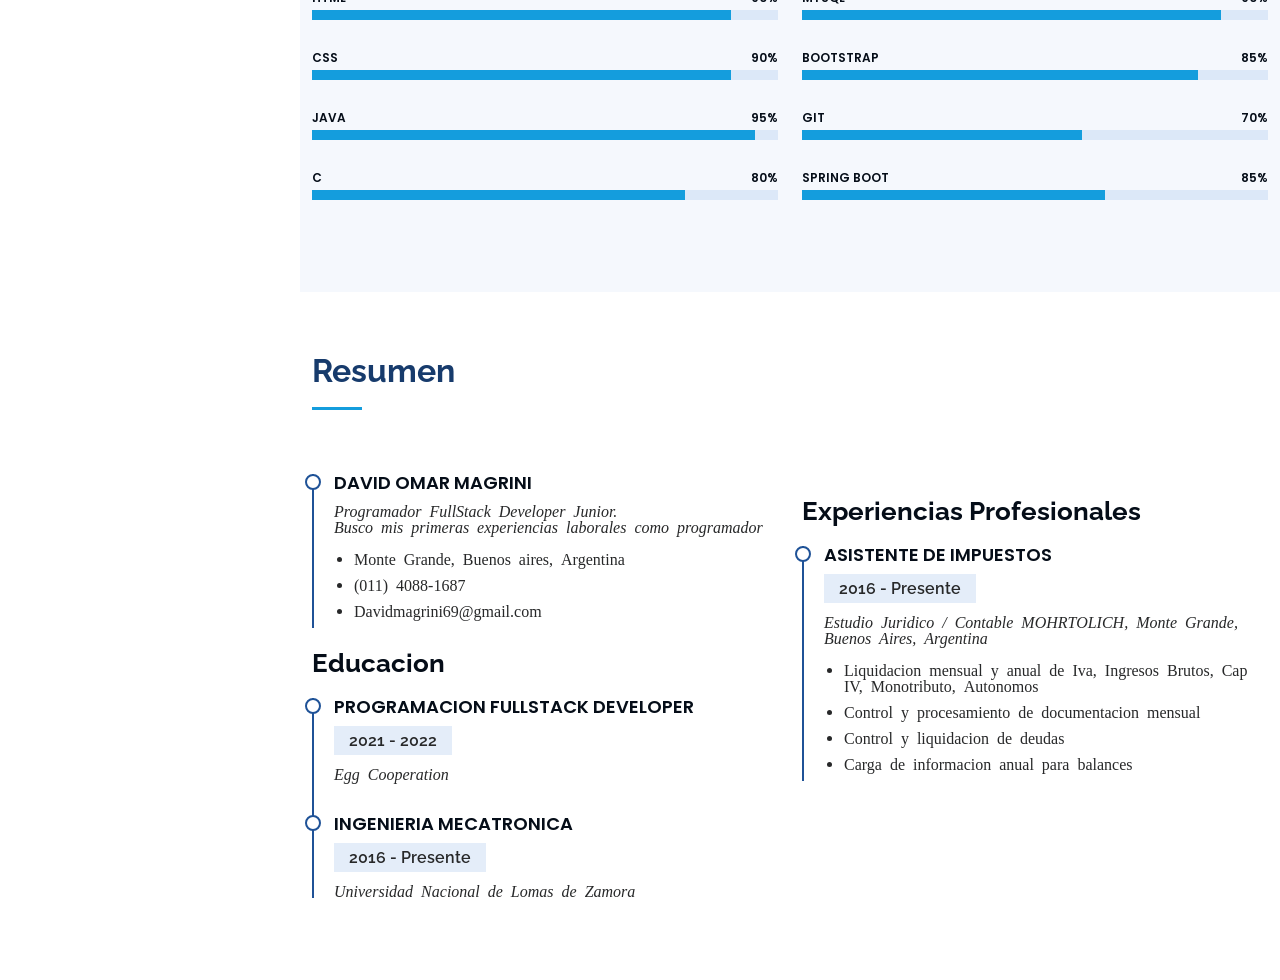
==== commit 87bef520: "Update index.html" ====
--- a/index.html
+++ b/index.html
@@ -55,7 +55,7 @@
           <li><a href="#about" class="nav-link scrollto"><i class="bx bx-user"></i> <span>Acerca de</span></a></li>
           <li><a href="#skills" class="nav-link scrollto"><i class="bx bx-book-content"></i> <span>Habilidades</span></a></li>
           <li><a href="#resume" class="nav-link scrollto"><i class="bx bx-file-blank"></i> <span>Resumen</span></a></li>
-         <li><button type="button" class="btn btn-outline-primary"><a href="/assets/pdf/CVDavidMagrini.pdf" target="_blank" download="CurriculumMagriniDavid"><i class="bx bx-file-blank" ></i>Descargar Curriculum</a></button></li>
+         <li><button type="button" class="btn btn-outline-primary"><a href="assets/pdf/CVDavidMagrini.pdf" target="_blank" download="CurriculumMagriniDavid.pdf"></i>Descargar Curriculum</a><i class="bx bx-file-blank" ></button></li>
           
         </ul>
       </nav><!-- .nav-menu -->
@@ -263,4 +263,4 @@
 
 </body>
 
-</html>+</html>
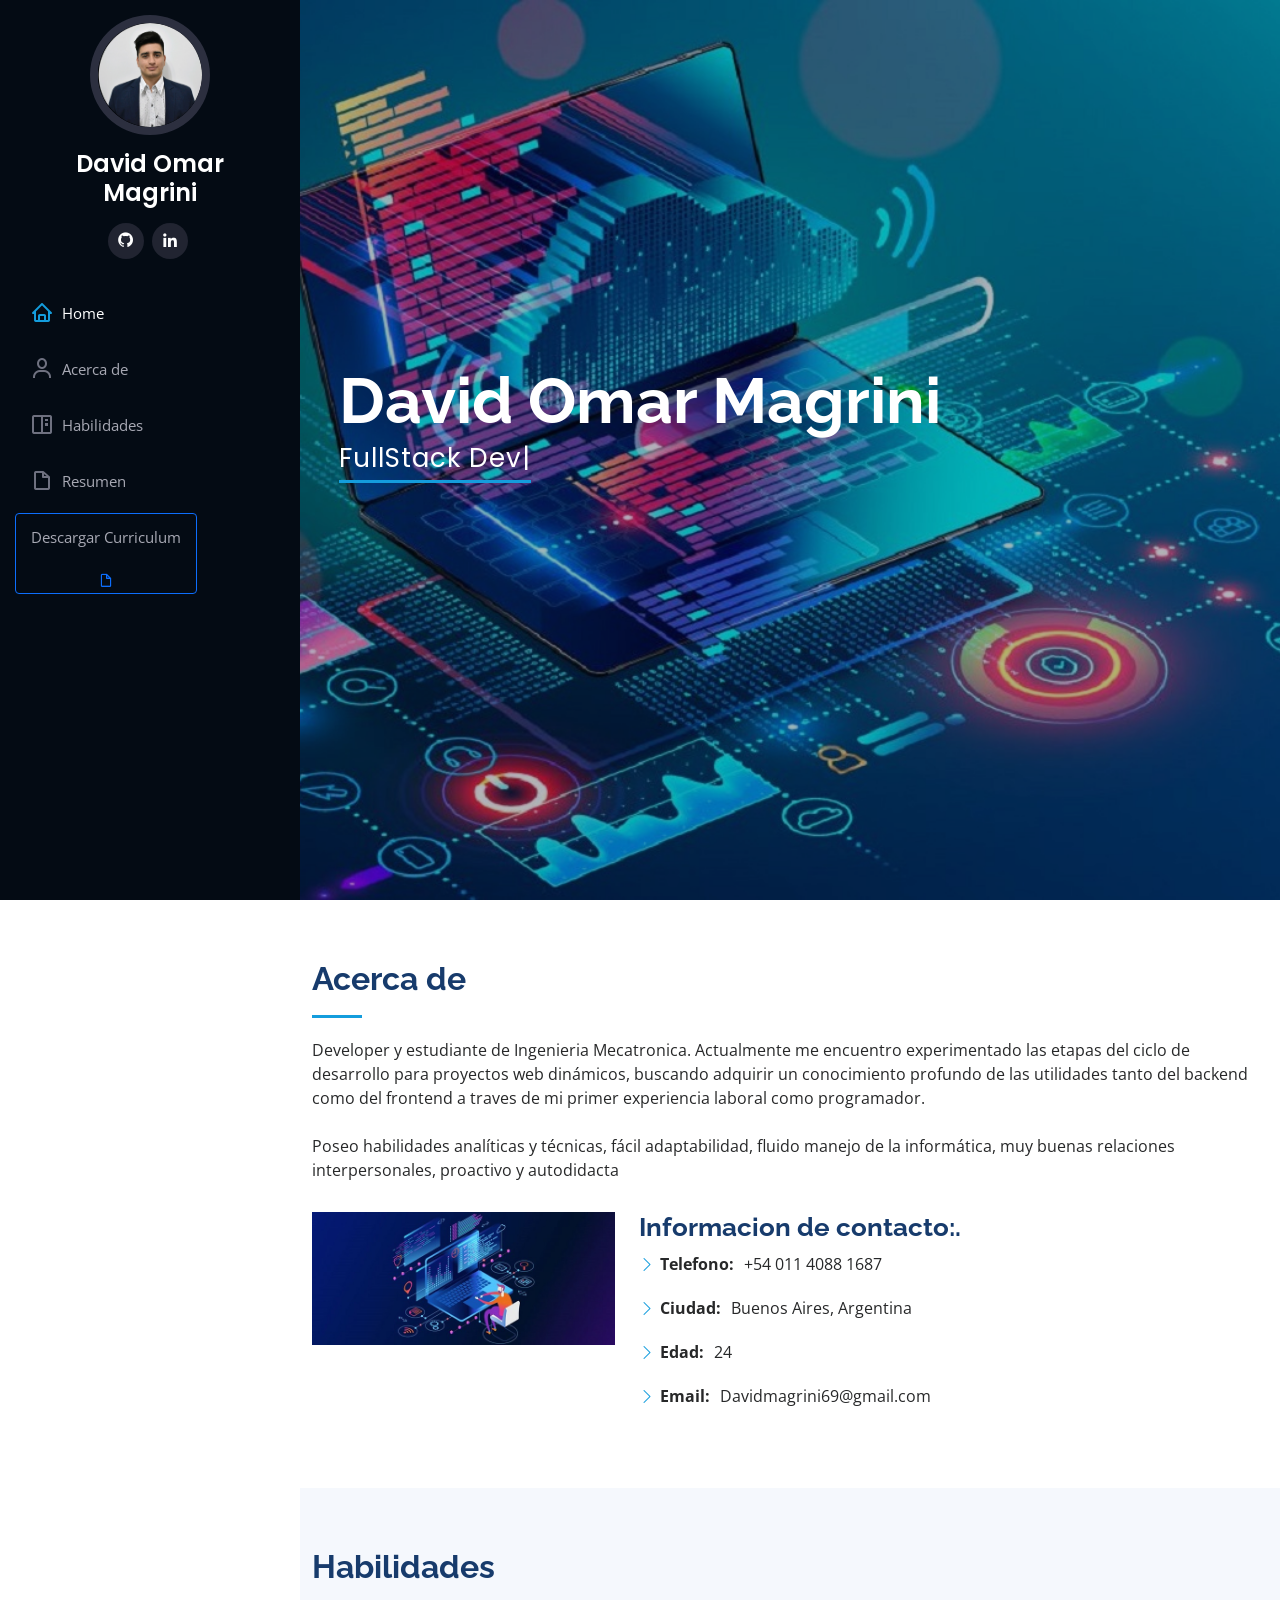
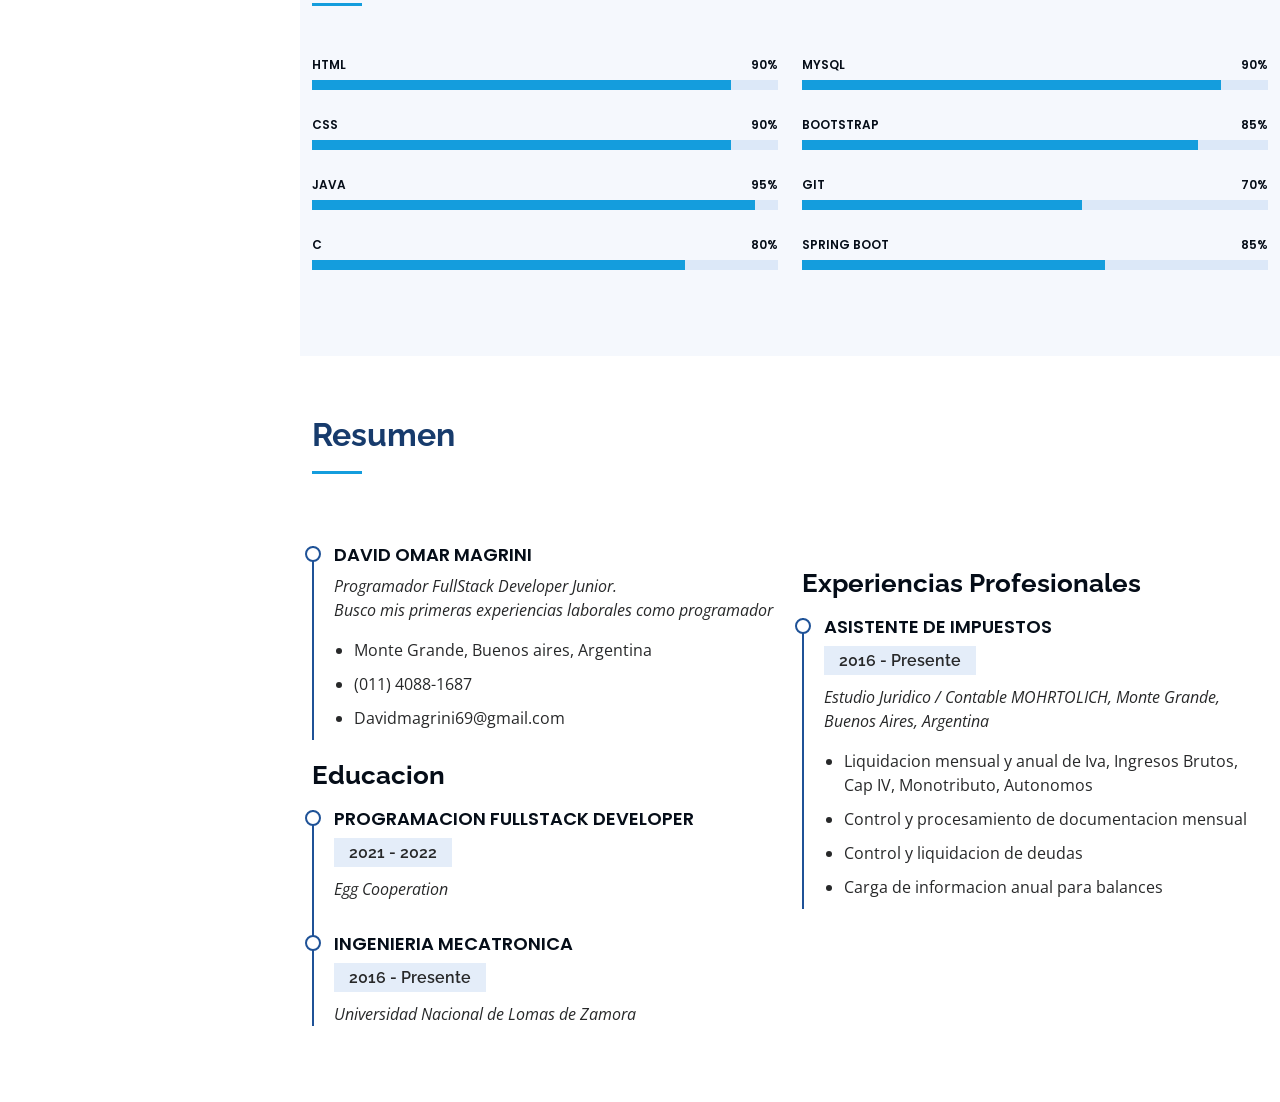
==== commit 649c155f: "Update index.html" ====
--- a/index.html
+++ b/index.html
@@ -55,7 +55,7 @@
           <li><a href="#about" class="nav-link scrollto"><i class="bx bx-user"></i> <span>Acerca de</span></a></li>
           <li><a href="#skills" class="nav-link scrollto"><i class="bx bx-book-content"></i> <span>Habilidades</span></a></li>
           <li><a href="#resume" class="nav-link scrollto"><i class="bx bx-file-blank"></i> <span>Resumen</span></a></li>
-         <li><button type="button" class="btn btn-outline-primary"><a href="assets/pdf/CVDavidMagrini.pdf" target="_blank" download="CurriculumMagriniDavid.pdf"></i>Descargar Curriculum</a><i class="bx bx-file-blank" ></button></li>
+         <li><button type="button" class="btn btn-outline-primary"><a href="assets/pdf/CVDavidMagrini.pdf" target="_blank" download="CurriculumMagriniDavid.pdf">Descargar Curriculum</a><i class="bx bx-file-blank" ></i></button></li>
           
         </ul>
       </nav><!-- .nav-menu -->
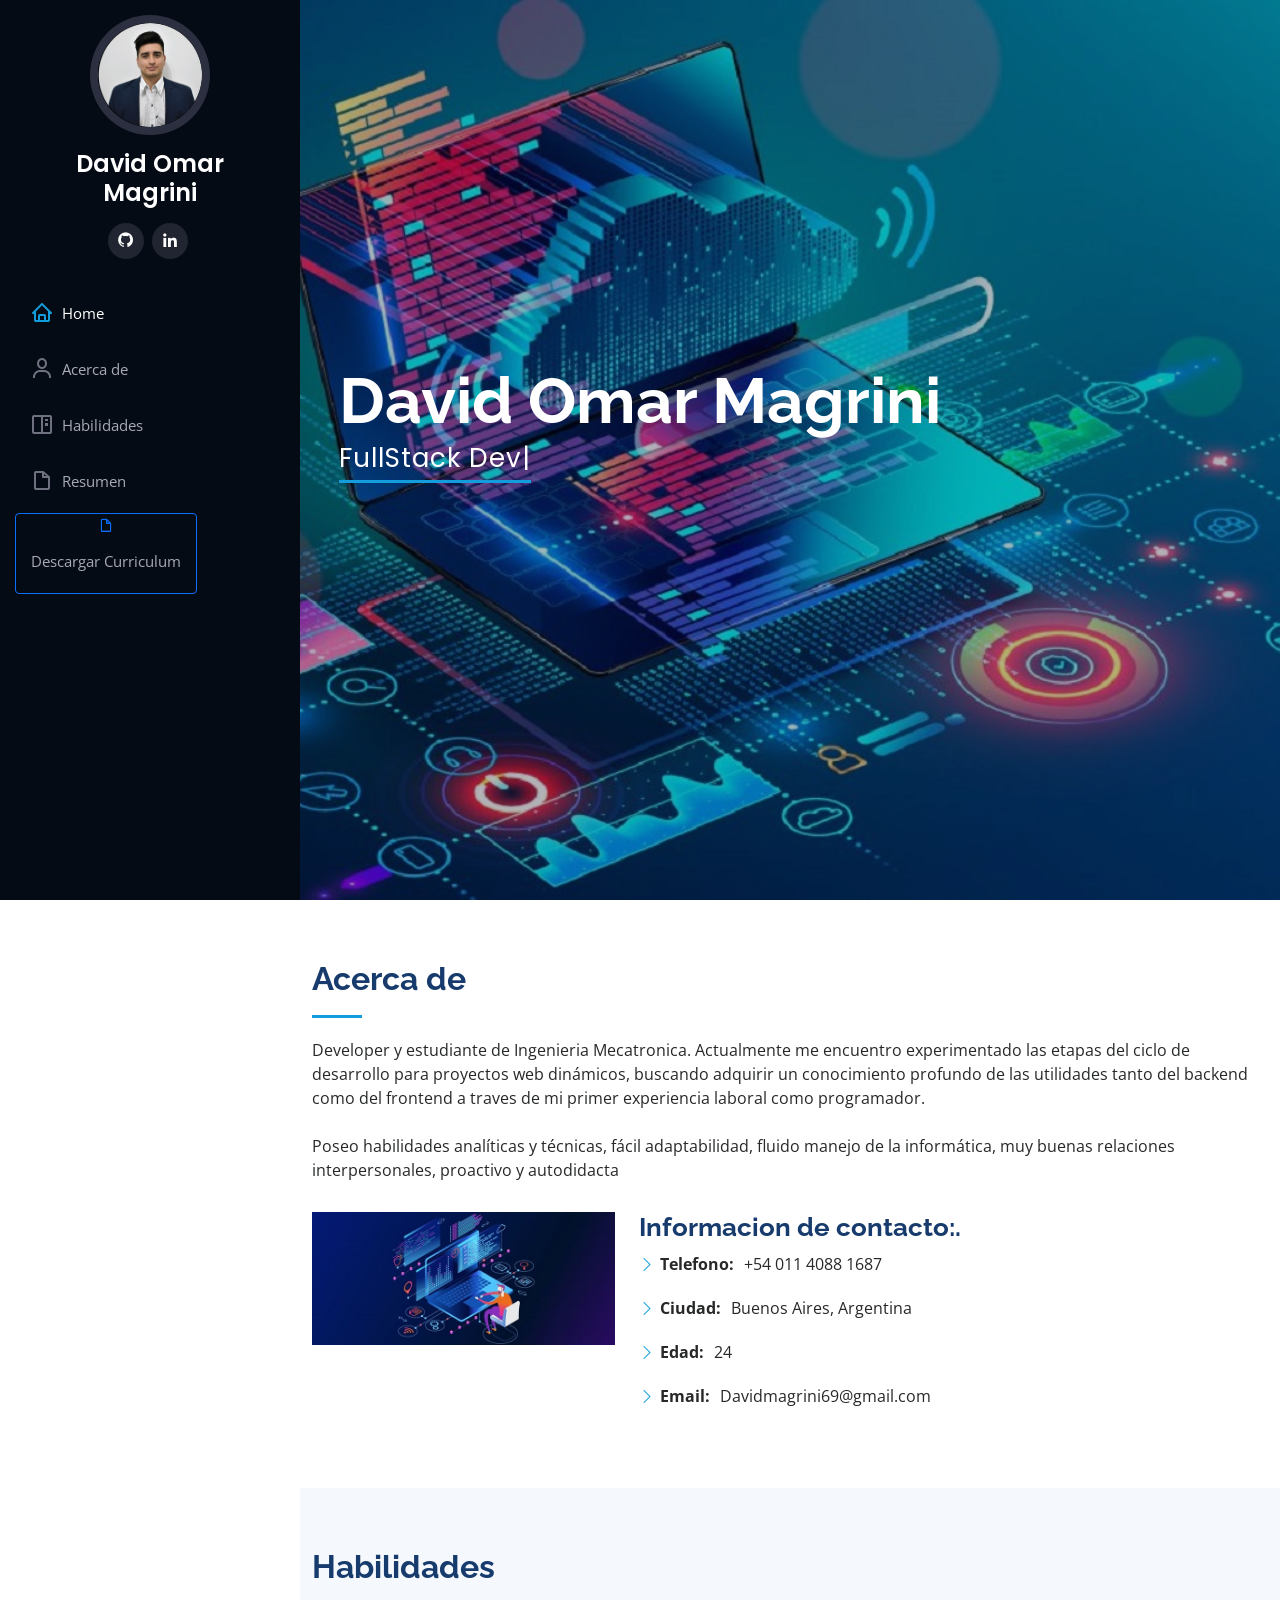
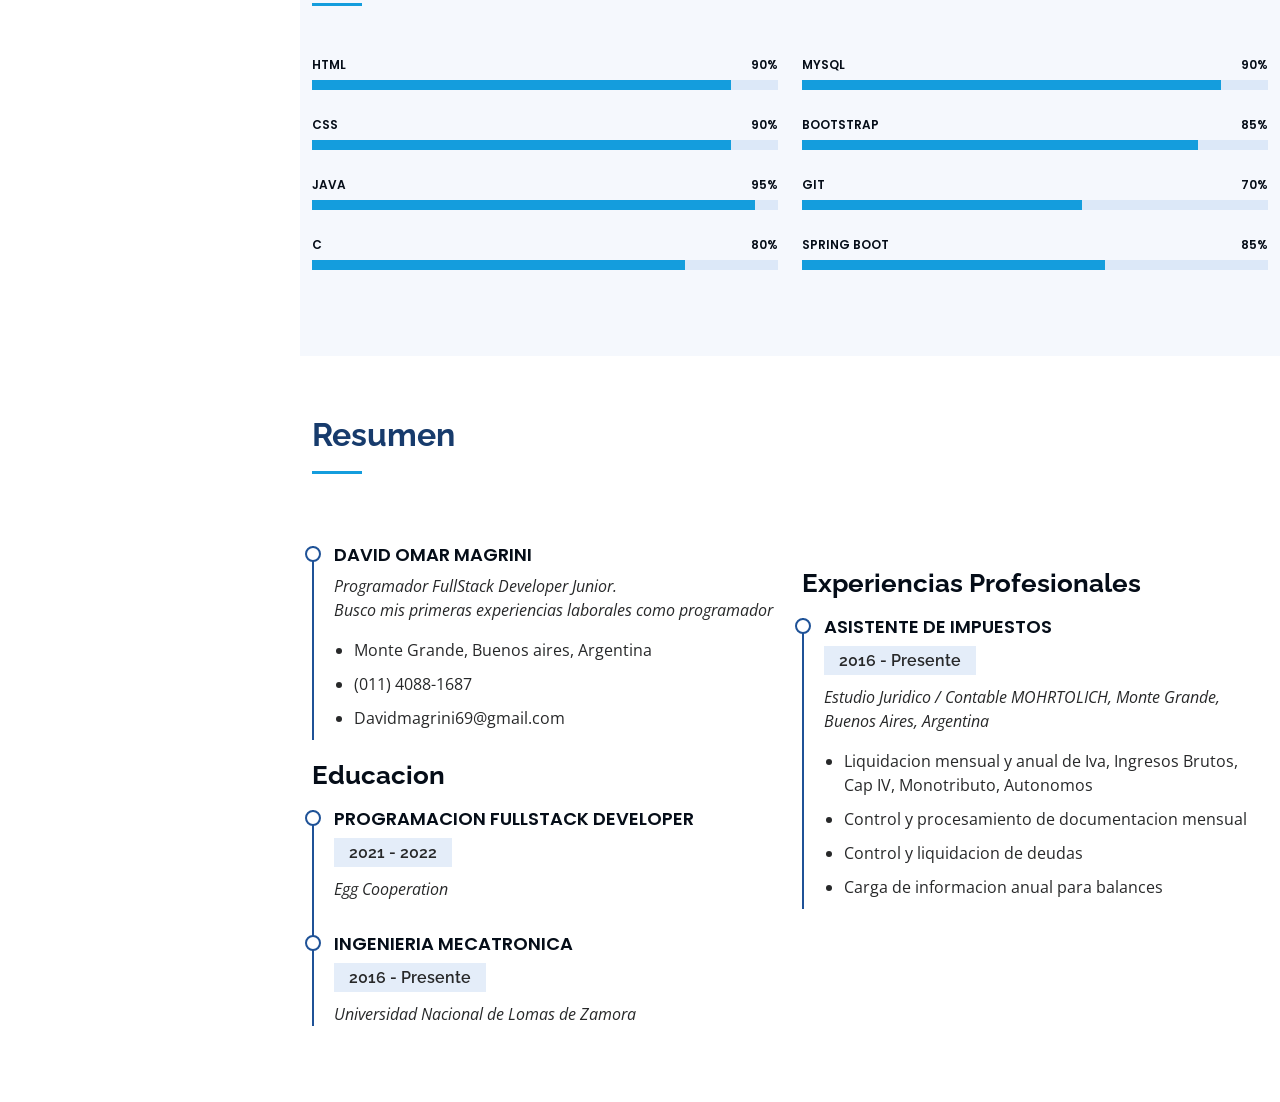
==== commit da23b7d8: "Update index.html" ====
--- a/index.html
+++ b/index.html
@@ -55,7 +55,7 @@
           <li><a href="#about" class="nav-link scrollto"><i class="bx bx-user"></i> <span>Acerca de</span></a></li>
           <li><a href="#skills" class="nav-link scrollto"><i class="bx bx-book-content"></i> <span>Habilidades</span></a></li>
           <li><a href="#resume" class="nav-link scrollto"><i class="bx bx-file-blank"></i> <span>Resumen</span></a></li>
-         <li><button type="button" class="btn btn-outline-primary"><a href="assets/pdf/CVDavidMagrini.pdf" target="_blank" download="CurriculumMagriniDavid.pdf">Descargar Curriculum</a><i class="bx bx-file-blank" ></i></button></li>
+         <li><button type="button" class="btn btn-outline-primary"><i class="bx bx-file-blank" ></i><a href="assets/pdf/CVDavidMagrini.pdf" target="_blank" download="CurriculumMagriniDavid.pdf">Descargar Curriculum</a></button></li>
           
         </ul>
       </nav><!-- .nav-menu -->
